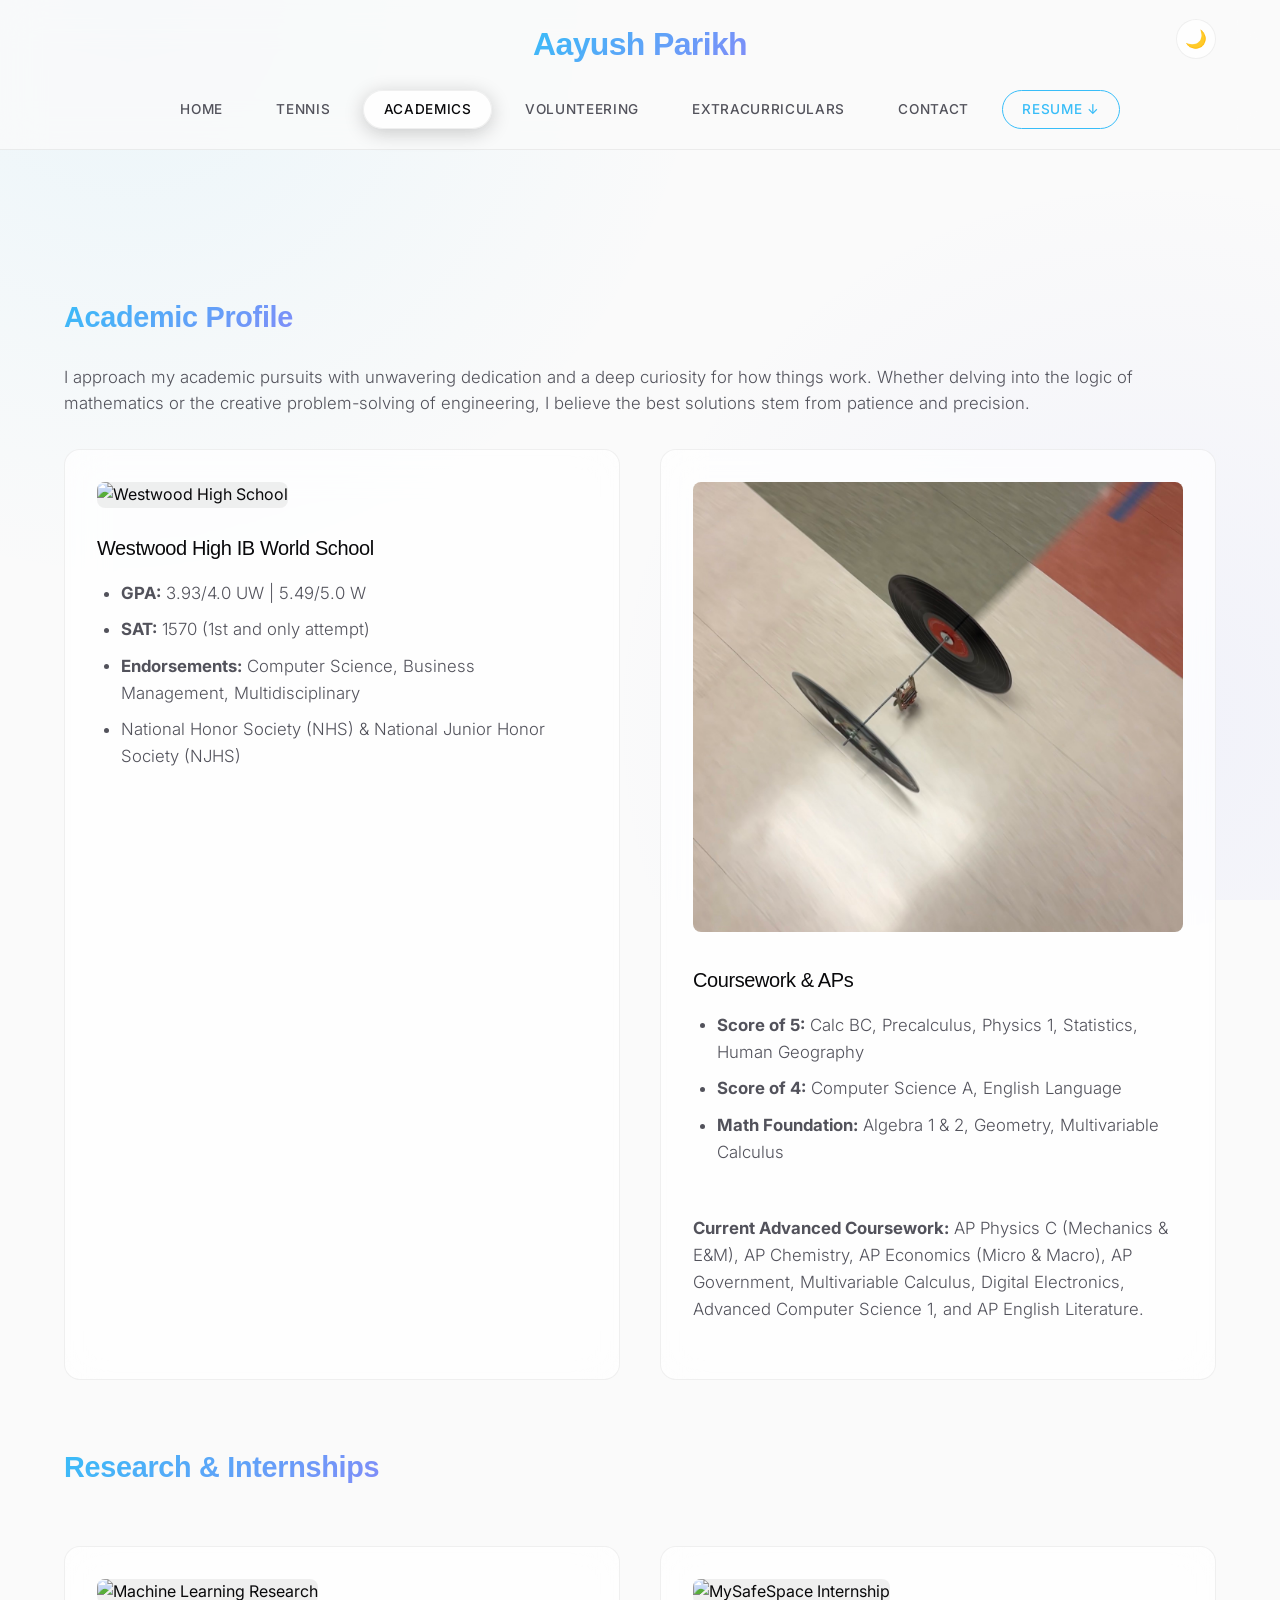
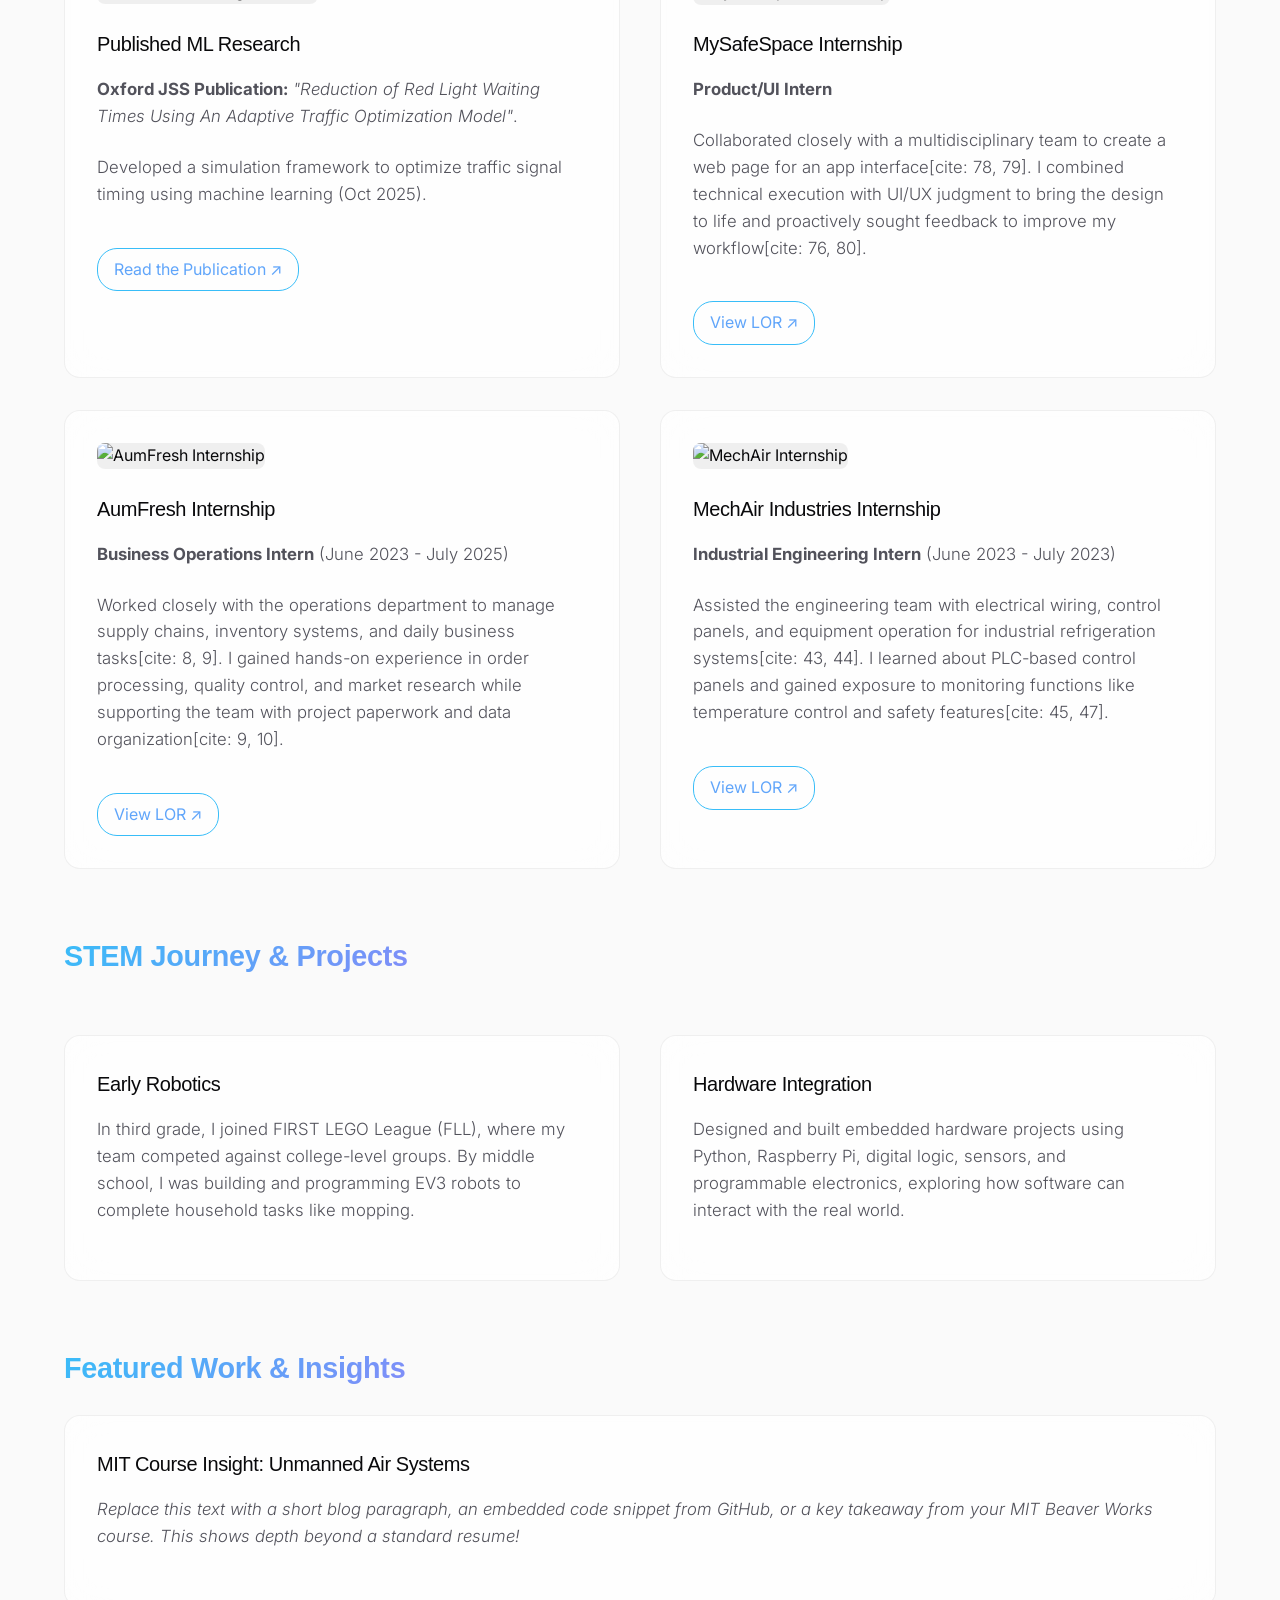
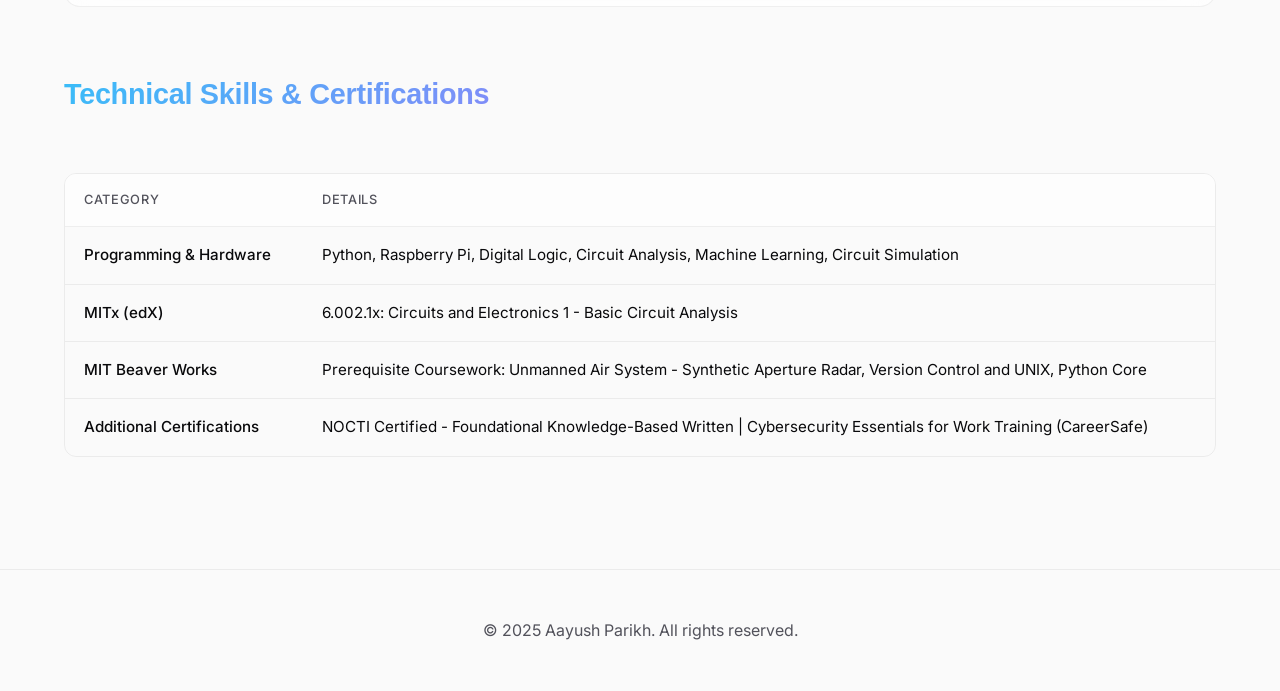
==== academics.html @ 1fd4ca19 "Update internship details and add new entries" ====
<!DOCTYPE html>
<html lang="en">
<head>
  <meta charset="UTF-8">
  <meta name="viewport" content="width=device-width, initial-scale=1.0">
  <meta name="description" content="Academic profile of Aayush Parikh.">
  <title>Academics | Aayush Parikh</title>
  <link href="https://fonts.googleapis.com/css2?family=Clash+Display:wght@500;600;700&family=Inter:wght@300;400;500;600&display=swap" rel="stylesheet">
  <link rel="stylesheet" href="style.css">
  <link rel="icon" type="image/svg+xml" href="favicon.svg">
</head>
<body>
  <div id="scrollProgress"></div>
  <header>
    <button id="themeToggle" title="Toggle Light/Dark Mode" aria-label="Toggle Light and Dark Mode">☀️</button>
    <h1>Aayush Parikh</h1>
    <nav class="top-buttons">
      <a href="index.html" class="button">Home</a>
      <a href="tennis.html" class="button">Tennis</a>
      <a href="academics.html" class="button active">Academics</a>
      <a href="volunteering.html" class="button">Volunteering</a>
      <a href="extracurriculars.html" class="button">Extracurriculars</a>
      <a href="contact.html" class="button">Contact</a>
      <a href="Aayush_Parikh_Resume.pdf" target="_blank" class="button" style="border-color: var(--neon-cyan); color: var(--neon-cyan);">Resume ↓</a>
    </nav>
  </header>
  
  <main>
    <h2 class="reveal">Academic Profile</h2>
    <p class="reveal">I approach my academic pursuits with unwavering dedication and a deep curiosity for how things work. Whether delving into the logic of mathematics or the creative problem-solving of engineering, I believe the best solutions stem from patience and precision.</p>
    
    <div class="card-grid reveal">
      <div class="card">
        <img src="school-photo.jpg" alt="Westwood High School" class="card-img">
        <h3>Westwood High IB World School</h3>
        <ul>
          <li><strong>GPA:</strong> 3.93/4.0 UW | 5.49/5.0 W</li>
          <li><strong>SAT:</strong> 1570 (1st and only attempt)</li>
          <li><strong>Endorsements:</strong> Computer Science, Business Management, Multidisciplinary</li>
          <li>National Honor Society (NHS) & National Junior Honor Society (NJHS)</li>
        </ul>
      </div>
      <div class="card">
        <img src="mousetrap-car.jpg" alt="Coursework and Studying" class="card-img">
        <h3>Coursework & APs</h3>
        <ul>
          <li><strong>Score of 5:</strong> Calc BC, Precalculus, Physics 1, Statistics, Human Geography</li>
          <li><strong>Score of 4:</strong> Computer Science A, English Language</li>
          <li><strong>Math Foundation:</strong> Algebra 1 & 2, Geometry, Multivariable Calculus</li>
        </ul>
        <br>
        <p><strong>Current Advanced Coursework:</strong> AP Physics C (Mechanics & E&M), AP Chemistry, AP Economics (Micro & Macro), AP Government, Multivariable Calculus, Digital Electronics, Advanced Computer Science 1, and AP English Literature.</p>
      </div>
    </div>

    <h2 class="reveal">Research & Internships</h2>
    <div class="card-grid reveal">
      <div class="card">
        <img src="research-photo.jpg" alt="Machine Learning Research" class="card-img">
        <h3>Published ML Research</h3>
        <p><strong>Oxford JSS Publication:</strong> <em>"Reduction of Red Light Waiting Times Using An Adaptive Traffic Optimization Model"</em>.</p>
        <p>Developed a simulation framework to optimize traffic signal timing using machine learning (Oct 2025).</p>
        <a href="#" target="_blank" class="button" style="display: inline-block; padding: 0.5rem 1rem; border: 1px solid var(--neon-cyan); border-radius: 20px; margin-top: 1rem;">Read the Publication ↗</a>
      </div>
      
      <div class="card">
        <img src="mysafespace-internship.jpg" alt="MySafeSpace Internship" class="card-img">
        <h3>MySafeSpace Internship</h3>
        <p><strong>Product/UI Intern</strong></p>
        <p>Collaborated closely with a multidisciplinary team to create a web page for an app interface[cite: 78, 79]. I combined technical execution with UI/UX judgment to bring the design to life and proactively sought feedback to improve my workflow[cite: 76, 80].</p>
        <a href="Aayush LOR - My Safe Spaces.pdf" target="_blank" class="button" style="display: inline-block; padding: 0.5rem 1rem; border: 1px solid var(--neon-cyan); border-radius: 20px; margin-top: 1rem;">View LOR ↗</a>
      </div>
    </div>

    <div class="card-grid reveal">
      <div class="card">
        <img src="aumfresh-internship.jpg" alt="AumFresh Internship" class="card-img">
        <h3>AumFresh Internship</h3>
        <p><strong>Business Operations Intern</strong> (June 2023 - July 2025)</p>
        <p>Worked closely with the operations department to manage supply chains, inventory systems, and daily business tasks[cite: 8, 9]. I gained hands-on experience in order processing, quality control, and market research while supporting the team with project paperwork and data organization[cite: 9, 10].</p>
        <a href="AumFresh Reco.pdf" target="_blank" class="button" style="display: inline-block; padding: 0.5rem 1rem; border: 1px solid var(--neon-cyan); border-radius: 20px; margin-top: 1rem;">View LOR ↗</a>
      </div>

      <div class="card">
        <img src="mechair-internship.jpg" alt="MechAir Internship" class="card-img">
        <h3>MechAir Industries Internship</h3>
        <p><strong>Industrial Engineering Intern</strong> (June 2023 - July 2023)</p>
        <p>Assisted the engineering team with electrical wiring, control panels, and equipment operation for industrial refrigeration systems[cite: 43, 44]. I learned about PLC-based control panels and gained exposure to monitoring functions like temperature control and safety features[cite: 45, 47].</p>
        <a href="MechAir Reco.pdf" target="_blank" class="button" style="display: inline-block; padding: 0.5rem 1rem; border: 1px solid var(--neon-cyan); border-radius: 20px; margin-top: 1rem;">View LOR ↗</a>
      </div>
    </div>

    <h2 class="reveal">STEM Journey & Projects</h2>
    <div class="card-grid reveal">
      <div class="card">
        <h3>Early Robotics</h3>
        <p>In third grade, I joined FIRST LEGO League (FLL), where my team competed against college-level groups. By middle school, I was building and programming EV3 robots to complete household tasks like mopping.</p>
      </div>
      <div class="card">
        <h3>Hardware Integration</h3>
        <p>Designed and built embedded hardware projects using Python, Raspberry Pi, digital logic, sensors, and programmable electronics, exploring how software can interact with the real world.</p>
      </div>
    </div>
    
    <h2 class="reveal">Featured Work & Insights</h2>
    <div class="card reveal">
      <h3>MIT Course Insight: Unmanned Air Systems</h3>
      <p><em>Replace this text with a short blog paragraph, an embedded code snippet from GitHub, or a key takeaway from your MIT Beaver Works course. This shows depth beyond a standard resume!</em></p>
    </div>

    <h2 class="reveal">Technical Skills & Certifications</h2>
    <table class="reveal">
      <thead>
        <tr>
          <th>Category</th>
          <th>Details</th>
        </tr>
      </thead>
      <tbody>
        <tr><td><strong>Programming & Hardware</strong></td><td>Python, Raspberry Pi, Digital Logic, Circuit Analysis, Machine Learning, Circuit Simulation</td></tr>
        <tr><td><strong>MITx (edX)</strong></td><td>6.002.1x: Circuits and Electronics 1 - Basic Circuit Analysis</td></tr>
        <tr><td><strong>MIT Beaver Works</strong></td><td>Prerequisite Coursework: Unmanned Air System - Synthetic Aperture Radar, Version Control and UNIX, Python Core</td></tr>
        <tr><td><strong>Additional Certifications</strong></td><td>NOCTI Certified - Foundational Knowledge-Based Written | Cybersecurity Essentials for Work Training (CareerSafe)</td></tr>
      </tbody>
    </table>
  </main>

  <footer style="text-align: center; padding: 3rem; color: var(--text-muted); margin-top: auto; border-top: 1px solid var(--glass-border);">© 2025 Aayush Parikh. All rights reserved.</footer>
  <button id="backToTop" title="Back to top" aria-label="Scroll back to top">↑</button>

  <script>
    const themeToggle = document.getElementById('themeToggle');
    const html = document.documentElement;
    const savedTheme = localStorage.getItem('theme') || 'light';
    html.setAttribute('data-theme', savedTheme);
    themeToggle.textContent = savedTheme === 'dark' ? '☀️' : '🌙';
    
    themeToggle.addEventListener('click', () => {
      const newTheme = html.getAttribute('data-theme') === 'light' ? 'dark' : 'light';
      html.setAttribute('data-theme', newTheme);
      localStorage.setItem('theme', newTheme);
      themeToggle.textContent = newTheme === 'dark' ? '☀️' : '🌙';
    });
    const backToTopButton = document.getElementById('backToTop');
    window.addEventListener('scroll', () => backToTopButton.classList.toggle('show', window.scrollY > 300));
    backToTopButton.addEventListener('click', () => window.scrollTo({ top: 0, behavior: 'smooth' }));
    
    window.addEventListener('scroll', () => {
      const winScroll = document.body.scrollTop || document.documentElement.scrollTop;
      const height = document.documentElement.scrollHeight - document.documentElement.clientHeight;
      const scrolled = (winScroll / height) * 100;
      document.getElementById('scrollProgress').style.width = scrolled + '%';
    });

    const revealElements = document.querySelectorAll('.reveal');
    const revealOptions = { threshold: 0.15, rootMargin: "0px 0px -50px 0px" };
    const revealOnScroll = new IntersectionObserver(function(entries, observer) {
      entries.forEach(entry => {
        if (!entry.isIntersecting) return;
        entry.target.classList.add('active');
        observer.unobserve(entry.target); 
      });
    }, revealOptions);
    revealElements.forEach(el => revealOnScroll.observe(el));

    // Refined Dynamic Lightbox Logic
    const lightbox = document.createElement('div');
    lightbox.id = 'lightbox-modal';
    lightbox.innerHTML = `<button id="lightbox-close" aria-label="Close modal">×</button><div id="lightbox-body"></div>`;
    document.body.appendChild(lightbox);
    
    const lightboxBody = document.getElementById('lightbox-body');

    const expandables = document.querySelectorAll('.card-img, .image-frame img, table');
    expandables.forEach(el => {
      el.classList.add('expandable');
      el.addEventListener('click', () => {
        lightboxBody.innerHTML = '';
        const clone = el.cloneNode(true);
        clone.classList.remove('expandable', 'reveal', 'active');
        clone.classList.add('lightbox-content');
        lightboxBody.appendChild(clone);
        lightbox.classList.add('active');
        document.body.style.overflow = 'hidden'; 
      });
    });

    const closeLightbox = () => {
      lightbox.classList.remove('active');
      setTimeout(() => { lightboxBody.innerHTML = ''; }, 400); 
      document.body.style.overflow = '';
    };

    lightbox.addEventListener('click', () => {
      if (window.getSelection().toString().length > 0) return;
      closeLightbox();
    });

    document.addEventListener('keydown', (e) => {
      if (e.key === 'Escape' && lightbox.classList.contains('active')) closeLightbox();
    });
  </script>
</body>
</html>
---- style.css ----
/* ==========================
   Ultra-Premium Design Tokens
========================== */
:root {
  --bg-base: #09090b; 
  --bg-surface: #18181b; 
  --neon-cyan: #38bdf8;
  --neon-blue: #60a5fa;
  --neon-purple: #818cf8;
  --accent-gradient: linear-gradient(135deg, var(--neon-cyan), var(--neon-purple));
  --glass-bg: rgba(255, 255, 255, 0.02);
  --glass-border: rgba(255, 255, 255, 0.05);
  --glass-hover: rgba(255, 255, 255, 0.06);
  --glass-blur: blur(20px);
  --header-glass: rgba(9, 9, 11, 0.65);
  --text-main: #f8fafc; 
  --text-muted: #a1a1aa; 
  --mesh-opacity: 0.03;
}

[data-theme="light"] {
  --bg-base: #fafafa;
  --bg-surface: #ffffff;
  --glass-bg: rgba(255, 255, 255, 0.7);
  --glass-border: rgba(0, 0, 0, 0.06);
  --glass-hover: rgba(255, 255, 255, 0.9);
  --header-glass: rgba(250, 250, 250, 0.8);
  --text-main: #09090b;
  --text-muted: #52525b;
  --mesh-opacity: 0.08;
}

* { margin: 0; padding: 0; box-sizing: border-box; }
html { scroll-behavior: smooth; }

::selection {
  background: rgba(56, 189, 248, 0.3); 
  color: var(--text-main);
  text-shadow: none;
}
::-moz-selection {
  background: rgba(56, 189, 248, 0.3);
  color: var(--text-main);
  text-shadow: none;
}

body {
  font-family: 'Inter', -apple-system, sans-serif;
  background-color: var(--bg-base);
  background-image: 
    radial-gradient(circle at 10% 0%, rgba(56, 189, 248, var(--mesh-opacity)), transparent 40%),
    radial-gradient(circle at 90% 80%, rgba(129, 140, 248, var(--mesh-opacity)), transparent 40%);
  background-attachment: fixed;
  color: var(--text-main);
  line-height: 1.6;
  display: flex;
  flex-direction: column;
  min-height: 100vh;
  overflow-x: hidden;
  transition: background-color 0.6s cubic-bezier(0.16, 1, 0.3, 1), color 0.6s ease;
}

h1, h2, h3, .logo { 
  font-family: 'Clash Display', sans-serif; 
  letter-spacing: -0.02em;
}

h1, h2 {
  background: var(--accent-gradient);
  -webkit-background-clip: text;
  background-clip: text; 
  -webkit-text-fill-color: transparent;
  display: inline-block;
  margin-bottom: 1.5rem;
}

a { 
  color: var(--neon-blue); 
  text-decoration: none; 
  transition: all 0.3s ease; 
}
a:hover { 
  color: var(--neon-purple); 
}

/* Navigation */
header {
  position: sticky;
  top: 0;
  z-index: 100;
  background: var(--header-glass);
  backdrop-filter: var(--glass-blur);
  -webkit-backdrop-filter: var(--glass-blur);
  border-bottom: 1px solid var(--glass-border);
  padding: 1.2rem 5vw; 
  display: flex;
  flex-direction: column;
  align-items: center;
  transition: background 0.5s ease;
}

header h1 {
  font-size: 2rem;
  margin-bottom: 1.2rem;
  font-weight: 600;
}

.top-buttons {
  display: flex;
  justify-content: center;
  gap: 0.8rem;
  flex-wrap: wrap;
  align-items: center;
}

.top-buttons .button {
  padding: 0.5rem 1.2rem;
  border-radius: 20px;
  font-weight: 500;
  color: var(--text-muted);
  border: 1px solid transparent;
  background: transparent;
  transition: all 0.3s cubic-bezier(0.16, 1, 0.3, 1);
  font-size: 0.85rem;
  letter-spacing: 0.05em;
  text-transform: uppercase;
}

.top-buttons .button:hover {
  background: var(--glass-bg);
  border-color: var(--glass-border);
  color: var(--text-main);
}

.top-buttons .button.active {
  background: var(--glass-bg);
  color: var(--text-main);
  border-color: var(--glass-border);
  box-shadow: 0 4px 20px rgba(0, 0, 0, 0.2);
}

#themeToggle {
  background: var(--glass-bg);
  border: 1px solid var(--glass-border);
  color: var(--text-main);
  border-radius: 50%;
  width: 40px;
  height: 40px;
  cursor: pointer;
  display: flex;
  align-items: center;
  justify-content: center;
  font-size: 1.1rem;
  transition: all 0.3s cubic-bezier(0.16, 1, 0.3, 1);
  position: absolute;
  top: 1.2rem;
  right: 5vw;
}

#themeToggle:hover {
  transform: scale(1.05) rotate(5deg);
  background: var(--glass-hover);
}

/* Animations */
.reveal {
  opacity: 0;
  transform: translateY(30px);
  transition: all 0.8s cubic-bezier(0.16, 1, 0.3, 1);
}

.reveal.active {
  opacity: 1;
  transform: translateY(0);
}

/* Main Content */
main {
  flex: 1;
  width: 100%;
  max-width: 1300px;
  margin: 0 auto;
  padding: 5rem 5vw; 
}

h2 { font-size: 1.8rem; margin-top: 4rem; letter-spacing: -0.01em; }
p, ul { color: var(--text-muted); font-size: 1.05rem; margin-bottom: 1.5rem; font-weight: 300; }
ul { padding-left: 1.5rem; margin-bottom: 1.5rem; }
li { margin-bottom: 0.6rem; }

/* Images & Media */
.card-img {
  width: 100%;
  height: auto; 
  max-height: 450px; 
  object-fit: cover; 
  border-radius: 8px;
  margin-bottom: 1.5rem;
  background-color: var(--glass-border);
}

/* Hero Section */
.hero-wrapper {
  display: flex;
  align-items: center;
  justify-content: space-between;
  gap: 5rem;
  margin-bottom: 5rem;
}

.hero-text { flex: 1.2; }
.hero-visual { flex: 0.8; display: flex; justify-content: center; }

.image-frame {
  width: 100%;
  max-width: 320px;
  aspect-ratio: 1 / 1;
  border-radius: 30px; 
  padding: 2px; 
  background: var(--accent-gradient);
  box-shadow: 0 20px 40px rgba(0, 0, 0, 0.4);
  animation: float 8s ease-in-out infinite;
}

.image-frame img {
  width: 100%;
  height: 100%;
  object-fit: cover;
  border-radius: 28px; 
  background-color: var(--bg-surface);
}

@keyframes float {
  0% { transform: translateY(0px); }
  50% { transform: translateY(-12px); }
  100% { transform: translateY(0px); }
}

.button[style*="background: var(--accent-gradient)"] {
  background: var(--text-main) !important;
  color: var(--bg-base) !important;
  box-shadow: none !important;
  transition: transform 0.3s ease, opacity 0.3s ease !important;
}
.button[style*="background: var(--accent-gradient)"]:hover {
  transform: translateY(-2px) !important;
  opacity: 0.9 !important;
}

/* Cards */
.card-grid {
  display: grid;
  grid-template-columns: repeat(auto-fit, minmax(450px, 1fr));
  gap: 2.5rem;
  margin-top: 2rem;
}

.card {
  background: var(--glass-bg);
  backdrop-filter: var(--glass-blur);
  -webkit-backdrop-filter: var(--glass-blur);
  padding: 2rem;
  border-radius: 16px;
  border: 1px solid var(--glass-border);
  transition: all 0.4s cubic-bezier(0.16, 1, 0.3, 1);
  position: relative;
  overflow: hidden;
}

.card:hover {
  transform: translateY(-5px);
  background: var(--glass-hover);
  border-color: rgba(255, 255, 255, 0.1);
  box-shadow: 0 20px 40px rgba(0, 0, 0, 0.2);
}

.card h3 { 
  font-size: 1.25rem; 
  margin-bottom: 1rem; 
  color: var(--text-main); 
  font-weight: 500;
}

/* Tables */
table {
  width: 100%;
  border-collapse: separate;
  border-spacing: 0;
  margin: 2rem 0;
  border-radius: 12px;
  overflow: hidden;
  border: 1px solid var(--glass-border);
}

thead { background: var(--glass-bg); }
th, td { padding: 1rem 1.2rem; text-align: left; font-size: 0.95rem;}
th { font-weight: 500; color: var(--text-muted); text-transform: uppercase; font-size: 0.8rem; letter-spacing: 0.05em; border-bottom: 1px solid var(--glass-border); }
td { border-bottom: 1px solid var(--glass-border); background: transparent; }
tr:last-child td { border-bottom: none; }
td strong { color: var(--text-main); font-weight: 500; }

/* Back to Top */
#backToTop {
  position: fixed;
  bottom: 30px;
  right: 30px;
  background: var(--header-glass);
  color: var(--text-main);
  border: 1px solid var(--glass-border);
  width: 45px;
  height: 45px;
  border-radius: 50%;
  cursor: pointer;
  font-size: 1.2rem;
  display: flex;
  align-items: center;
  justify-content: center;
  backdrop-filter: var(--glass-blur);
  opacity: 0;
  pointer-events: none;
  transition: all 0.4s cubic-bezier(0.16, 1, 0.3, 1);
  z-index: 1000;
}

#backToTop:hover {
  transform: translateY(-4px);
  background: var(--glass-hover);
  border-color: var(--text-muted);
}

#backToTop.show {
  opacity: 1;
  pointer-events: auto;
}

@media (max-width: 900px) {
  .hero-wrapper { flex-direction: column-reverse; text-align: center; gap: 3rem; margin-bottom: 3rem;}
  .image-frame { max-width: 220px; }
  #themeToggle { top: 1rem; right: 1rem; width: 35px; height: 35px; font-size: 1rem; }
  header h1 { font-size: 1.5rem; }
  main { padding: 3rem 5vw; }
}

#scrollProgress {
  position: fixed;
  top: 0;
  left: 0;
  height: 4px;
  background: var(--accent-gradient);
  width: 0%;
  z-index: 9999;
  box-shadow: 0 0 15px rgba(56, 189, 248, 0.6);
  transition: width 0.1s ease-out; 
}

/* ==========================
   Lightbox / Modal UI
========================== */
.expandable {
  cursor: zoom-in;
  transition: transform 0.3s ease, box-shadow 0.3s ease;
}
.expandable:hover {
  transform: scale(1.02);
  box-shadow: 0 10px 30px rgba(0, 0, 0, 0.2);
}
table.expandable:hover {
  transform: translateY(-4px);
}

#lightbox-modal {
  position: fixed;
  top: 0;
  left: 0;
  width: 100vw;
  height: 100vh;
  background: var(--header-glass);
  backdrop-filter: var(--glass-blur);
  -webkit-backdrop-filter: var(--glass-blur);
  z-index: 99999;
  display: flex;
  align-items: center;
  justify-content: center;
  opacity: 0;
  pointer-events: none;
  transition: opacity 0.4s cubic-bezier(0.16, 1, 0.3, 1);
  padding: 2rem;
  cursor: zoom-out; /* Changes cursor to indicate clicking anywhere closes it */
}
#lightbox-modal.active {
  opacity: 1;
  pointer-events: auto;
}
#lightbox-modal .lightbox-content {
  cursor: auto; 
  max-width: 90vw;
  max-height: 90vh;
  transform: scale(0.95);
  transition: transform 0.4s cubic-bezier(0.16, 1, 0.3, 1);
  border-radius: 12px;
  box-shadow: 0 25px 50px rgba(0, 0, 0, 0.5);
  background: var(--bg-surface); 
  overflow: auto;
}
#lightbox-modal table.lightbox-content {
  width: auto; /* Fixes the bug where tables stretch too far in the modal */
  min-width: 50vw;
  margin: 0 auto;
}
#lightbox-modal.active .lightbox-content {
  transform: scale(1);
}
#lightbox-modal img.lightbox-content {
  background: transparent;
  object-fit: contain;
  cursor: zoom-out; /* Clicking the image itself will close it */
}
#lightbox-close {
  position: absolute;
  top: 30px;
  right: 30px;
  background: var(--glass-bg);
  border: 1px solid var(--glass-border);
  color: var(--text-main);
  width: 45px;
  height: 45px;
  border-radius: 50%;
  font-size: 1.5rem;
  cursor: pointer;
  display: flex;
  align-items: center;
  justify-content: center;
  transition: all 0.3s ease;
  z-index: 100000;
}
#lightbox-close:hover {
  background: var(--glass-hover);
  transform: rotate(90deg);
}
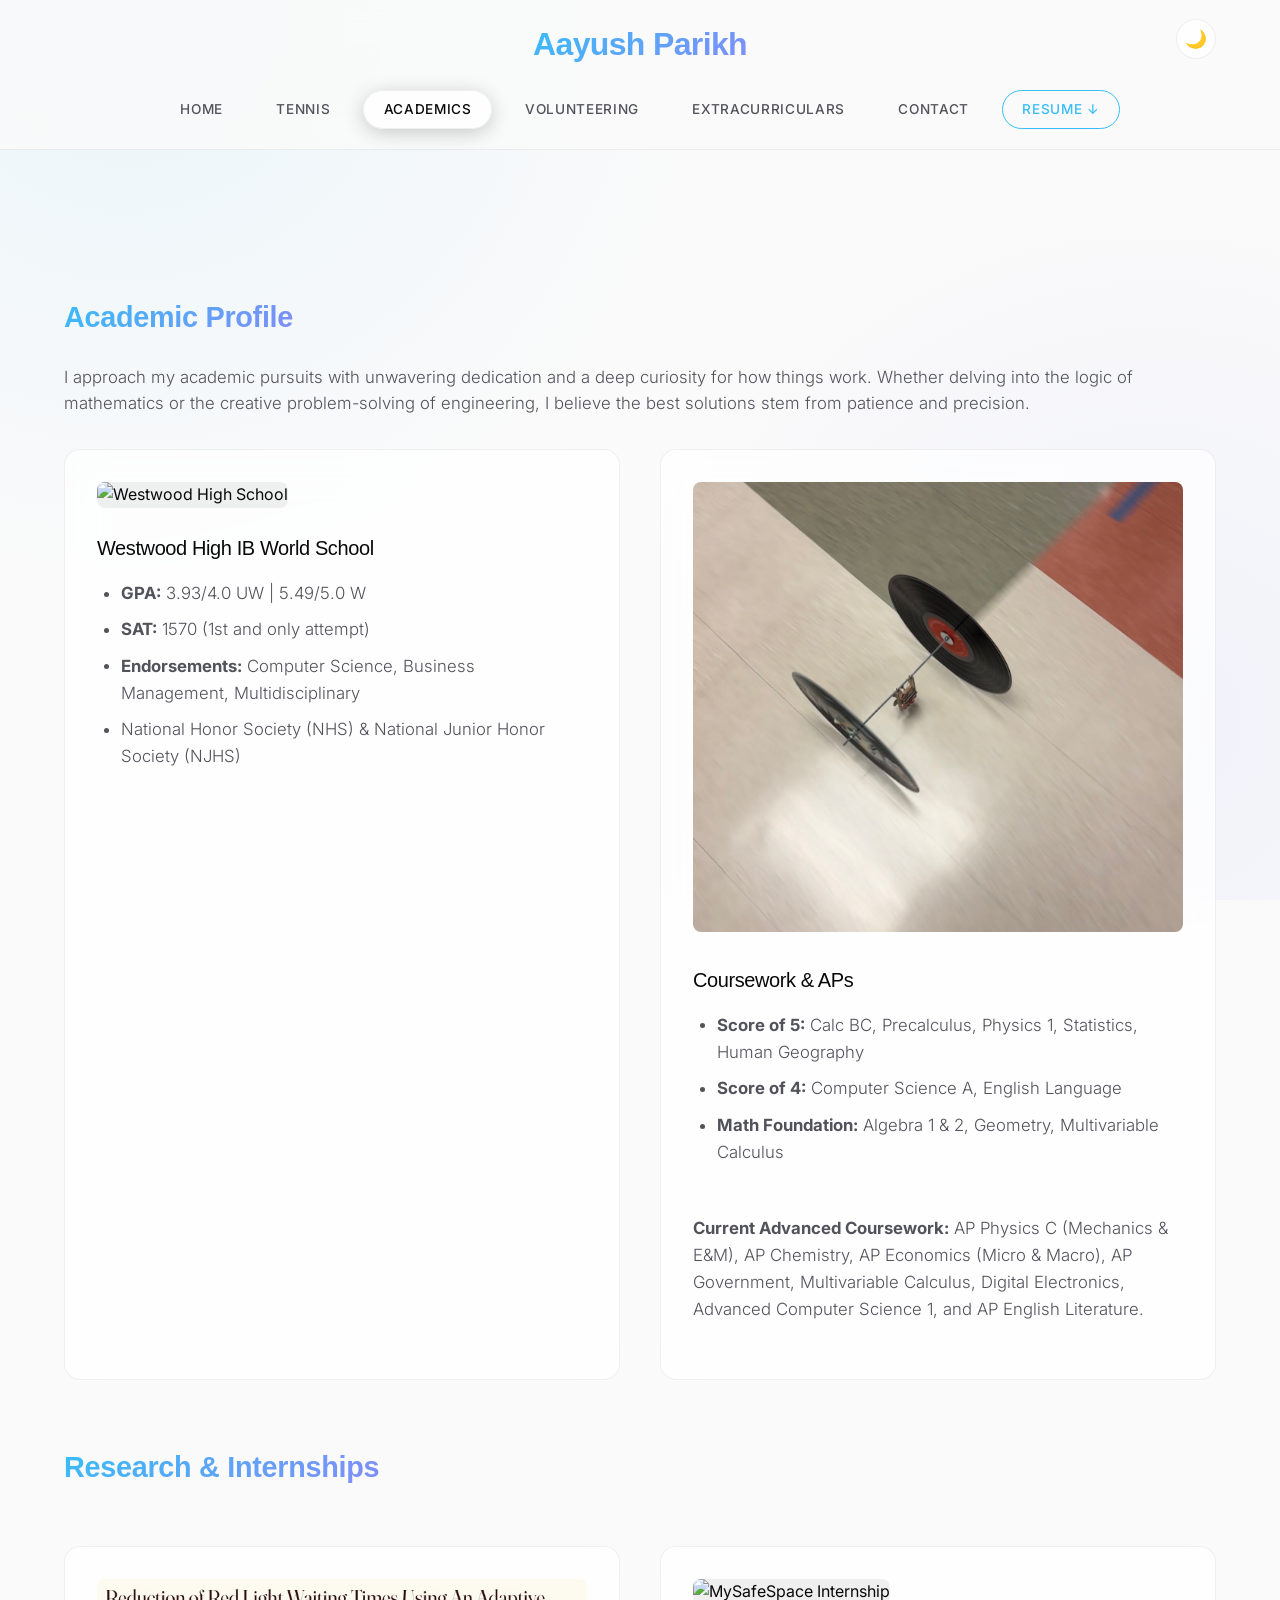
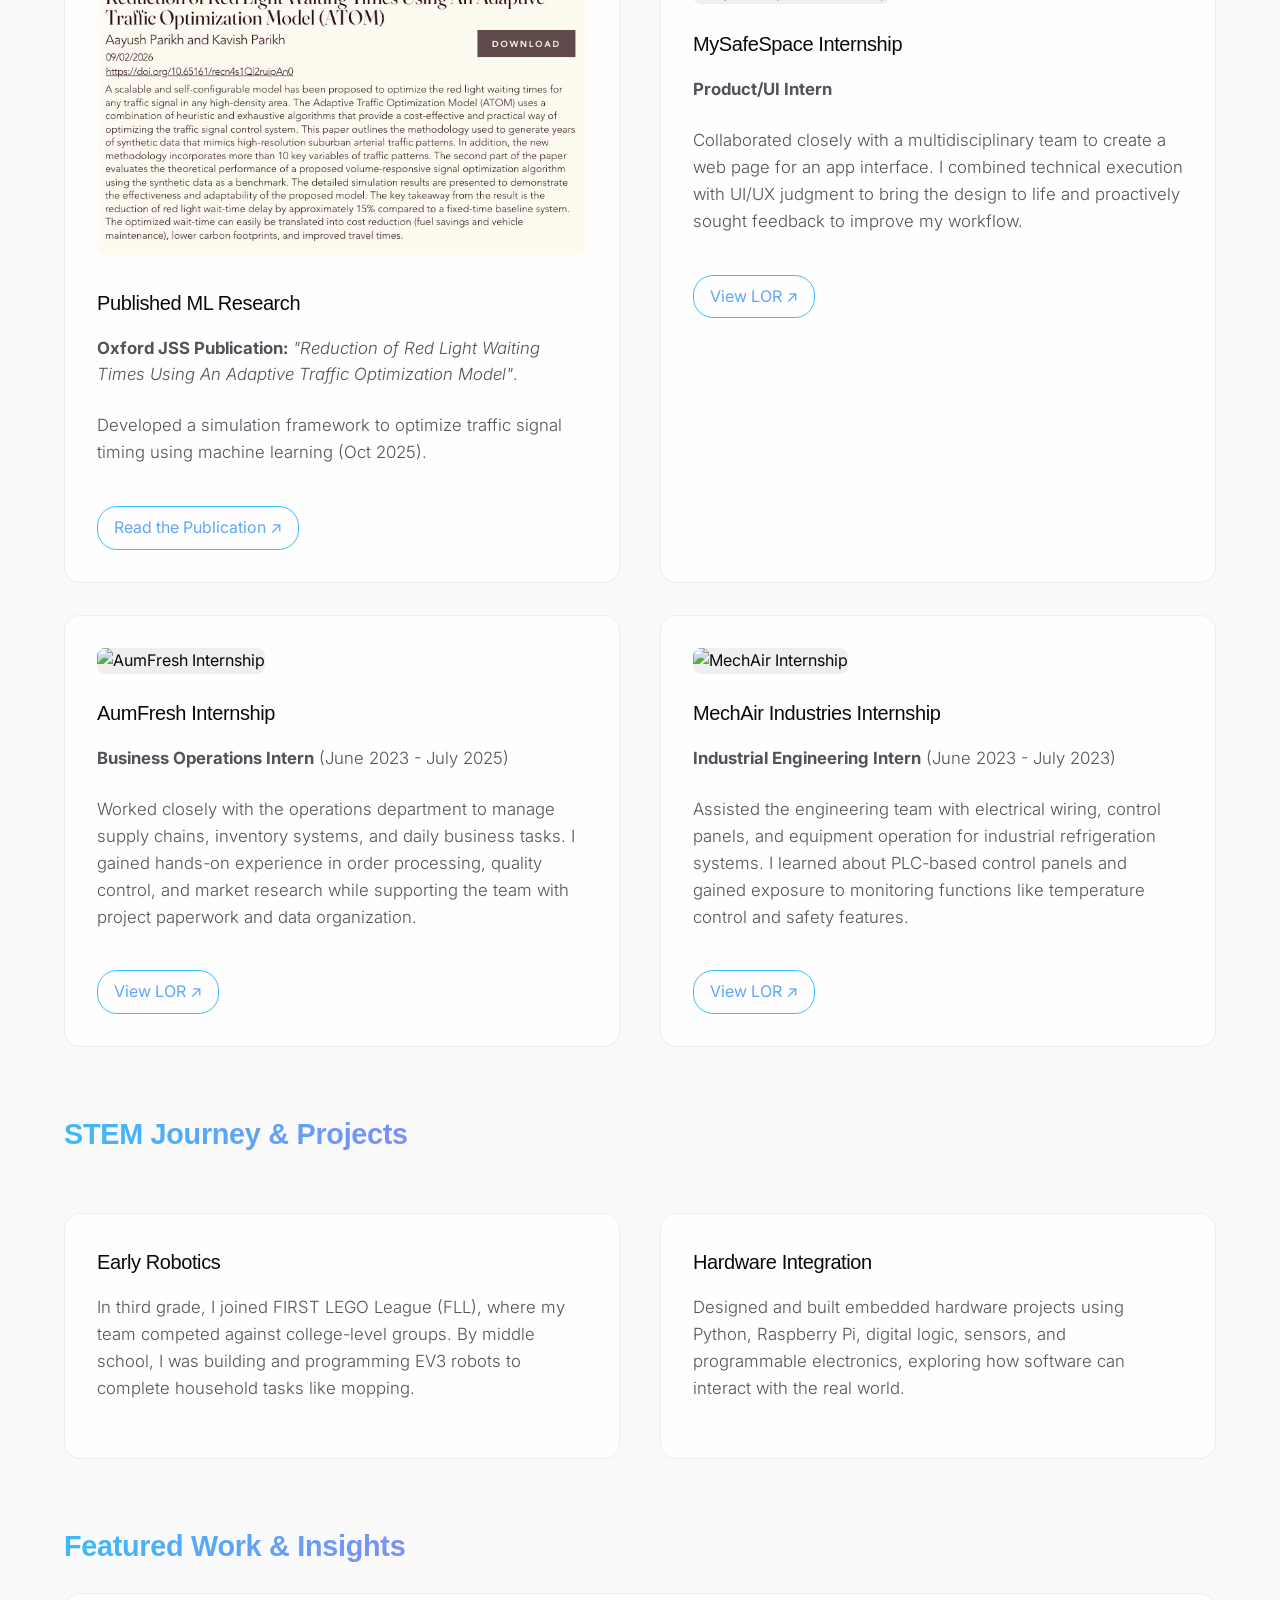
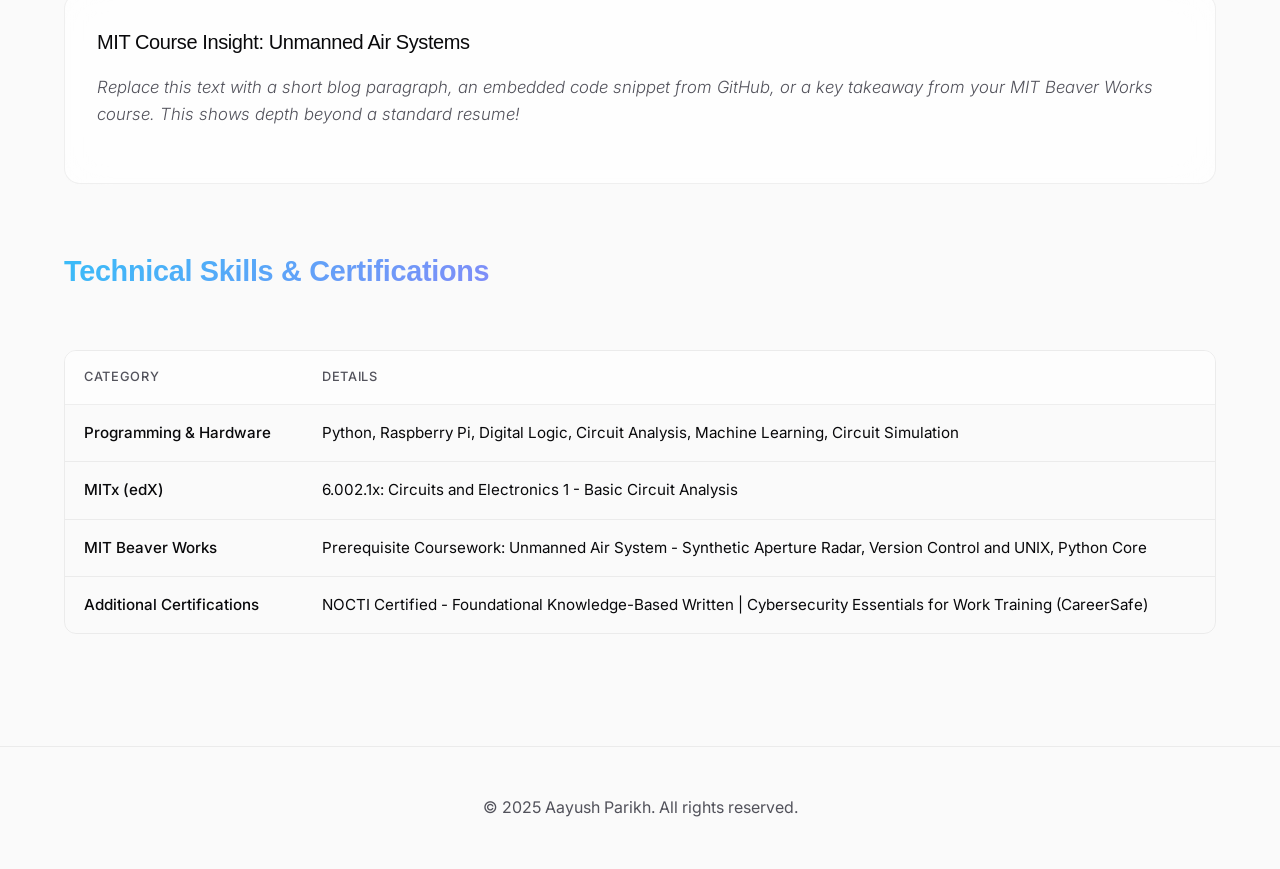
==== commit 8f1e08e3: "update images" ====
--- a/academics.html
+++ b/academics.html
@@ -31,7 +31,7 @@
     
     <div class="card-grid reveal">
       <div class="card">
-        <img src="school-photo.jpg" alt="Westwood High School" class="card-img">
+        <img src="images/school-photo.jpg" alt="Westwood High School" class="card-img">
         <h3>Westwood High IB World School</h3>
         <ul>
           <li><strong>GPA:</strong> 3.93/4.0 UW | 5.49/5.0 W</li>
@@ -41,7 +41,7 @@
         </ul>
       </div>
       <div class="card">
-        <img src="mousetrap-car.jpg" alt="Coursework and Studying" class="card-img">
+        <img src="images/mousetrap-car.jpg" alt="Coursework and Studying" class="card-img">
         <h3>Coursework & APs</h3>
         <ul>
           <li><strong>Score of 5:</strong> Calc BC, Precalculus, Physics 1, Statistics, Human Geography</li>
@@ -56,7 +56,7 @@
     <h2 class="reveal">Research & Internships</h2>
     <div class="card-grid reveal">
       <div class="card">
-        <img src="research-photo.jpg" alt="Machine Learning Research" class="card-img">
+        <img src="images/ml-paper-ss.jpg" alt="Machine Learning Research" class="card-img">
         <h3>Published ML Research</h3>
         <p><strong>Oxford JSS Publication:</strong> <em>"Reduction of Red Light Waiting Times Using An Adaptive Traffic Optimization Model"</em>.</p>
         <p>Developed a simulation framework to optimize traffic signal timing using machine learning (Oct 2025).</p>
@@ -64,28 +64,28 @@
       </div>
       
       <div class="card">
-        <img src="mysafespace-internship.jpg" alt="MySafeSpace Internship" class="card-img">
+        <img src="images/mysafespace-internship.jpg" alt="MySafeSpace Internship" class="card-img">
         <h3>MySafeSpace Internship</h3>
         <p><strong>Product/UI Intern</strong></p>
-        <p>Collaborated closely with a multidisciplinary team to create a web page for an app interface[cite: 78, 79]. I combined technical execution with UI/UX judgment to bring the design to life and proactively sought feedback to improve my workflow[cite: 76, 80].</p>
+        <p>Collaborated closely with a multidisciplinary team to create a web page for an app interface. I combined technical execution with UI/UX judgment to bring the design to life and proactively sought feedback to improve my workflow.</p>
         <a href="Aayush LOR - My Safe Spaces.pdf" target="_blank" class="button" style="display: inline-block; padding: 0.5rem 1rem; border: 1px solid var(--neon-cyan); border-radius: 20px; margin-top: 1rem;">View LOR ↗</a>
       </div>
     </div>
 
     <div class="card-grid reveal">
       <div class="card">
-        <img src="aumfresh-internship.jpg" alt="AumFresh Internship" class="card-img">
+        <img src="images/aumfresh-internship.jpg" alt="AumFresh Internship" class="card-img">
         <h3>AumFresh Internship</h3>
         <p><strong>Business Operations Intern</strong> (June 2023 - July 2025)</p>
-        <p>Worked closely with the operations department to manage supply chains, inventory systems, and daily business tasks[cite: 8, 9]. I gained hands-on experience in order processing, quality control, and market research while supporting the team with project paperwork and data organization[cite: 9, 10].</p>
+        <p>Worked closely with the operations department to manage supply chains, inventory systems, and daily business tasks. I gained hands-on experience in order processing, quality control, and market research while supporting the team with project paperwork and data organization.</p>
         <a href="AumFresh Reco.pdf" target="_blank" class="button" style="display: inline-block; padding: 0.5rem 1rem; border: 1px solid var(--neon-cyan); border-radius: 20px; margin-top: 1rem;">View LOR ↗</a>
       </div>
 
       <div class="card">
-        <img src="mechair-internship.jpg" alt="MechAir Internship" class="card-img">
+        <img src="images/mechair-internship.jpg" alt="MechAir Internship" class="card-img">
         <h3>MechAir Industries Internship</h3>
         <p><strong>Industrial Engineering Intern</strong> (June 2023 - July 2023)</p>
-        <p>Assisted the engineering team with electrical wiring, control panels, and equipment operation for industrial refrigeration systems[cite: 43, 44]. I learned about PLC-based control panels and gained exposure to monitoring functions like temperature control and safety features[cite: 45, 47].</p>
+        <p>Assisted the engineering team with electrical wiring, control panels, and equipment operation for industrial refrigeration systems. I learned about PLC-based control panels and gained exposure to monitoring functions like temperature control and safety features.</p>
         <a href="MechAir Reco.pdf" target="_blank" class="button" style="display: inline-block; padding: 0.5rem 1rem; border: 1px solid var(--neon-cyan); border-radius: 20px; margin-top: 1rem;">View LOR ↗</a>
       </div>
     </div>
@@ -201,4 +201,4 @@
     });
   </script>
 </body>
-</html>
+</html>
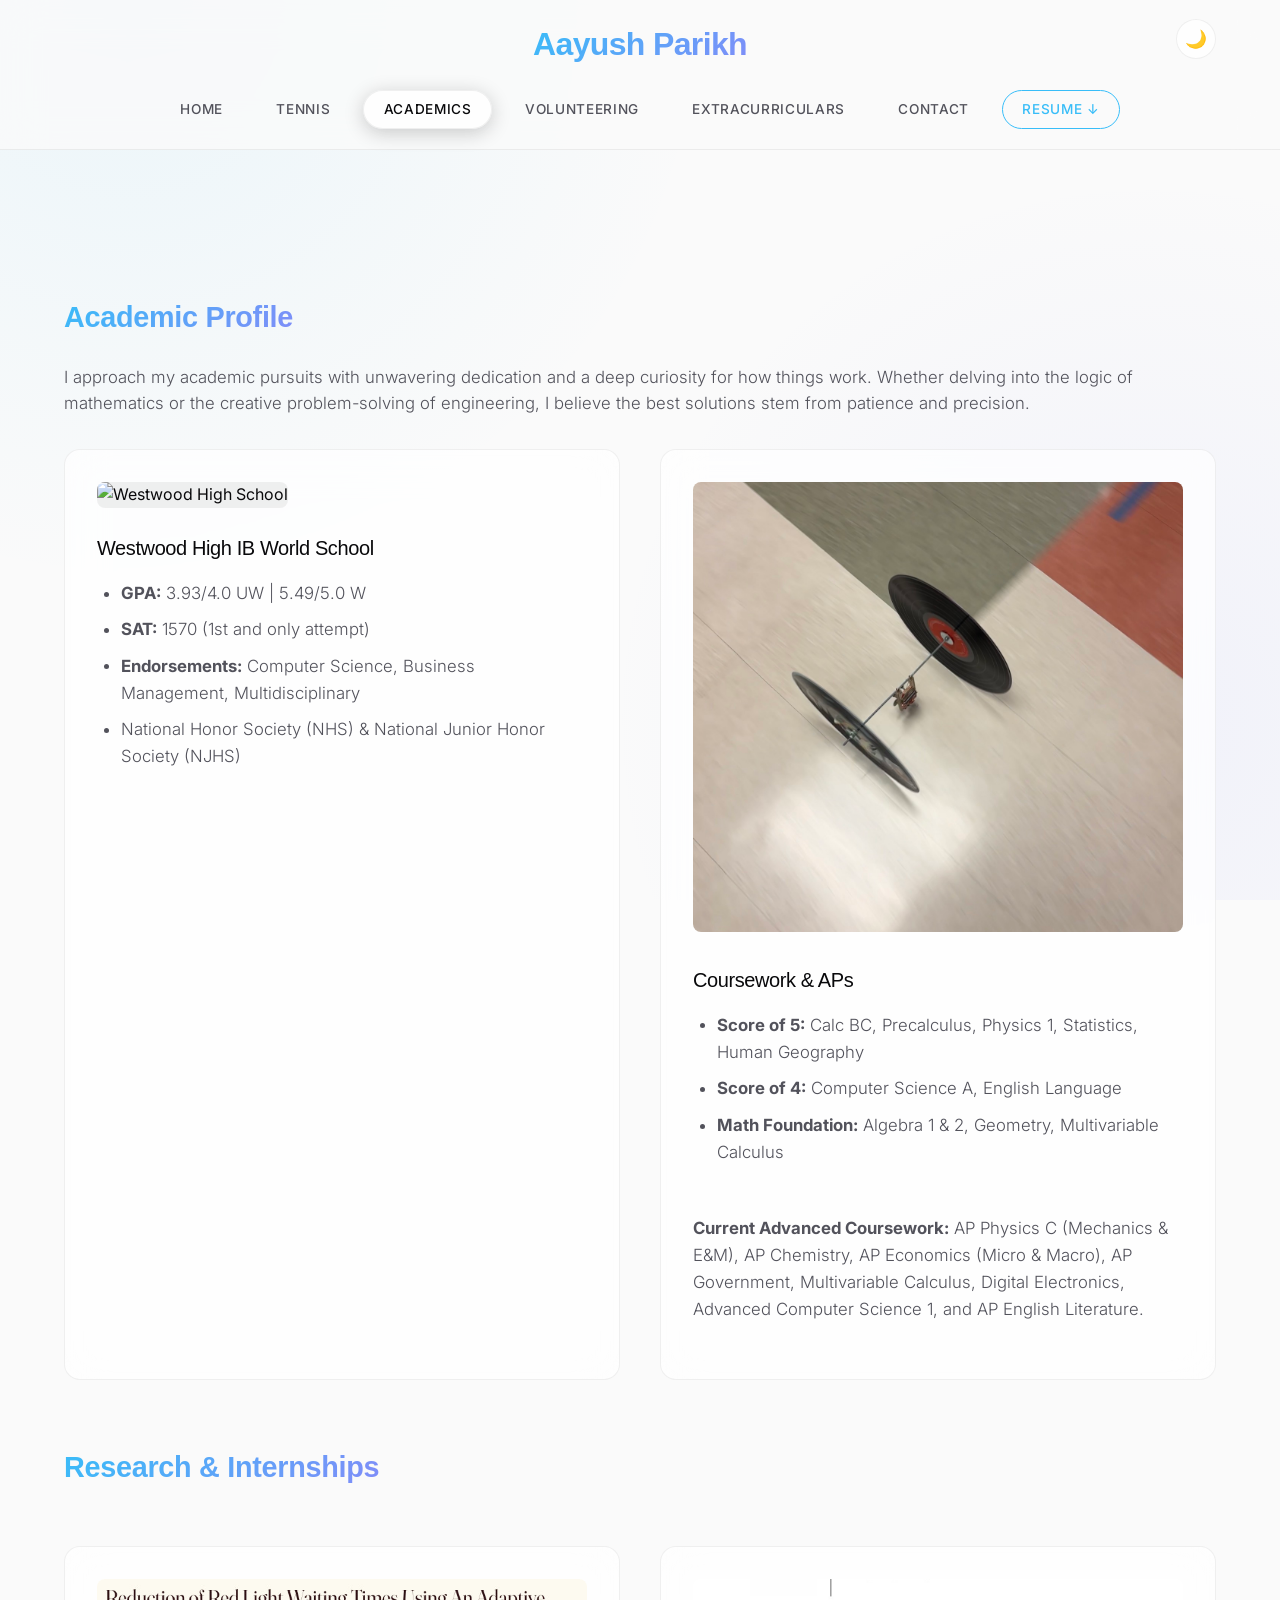
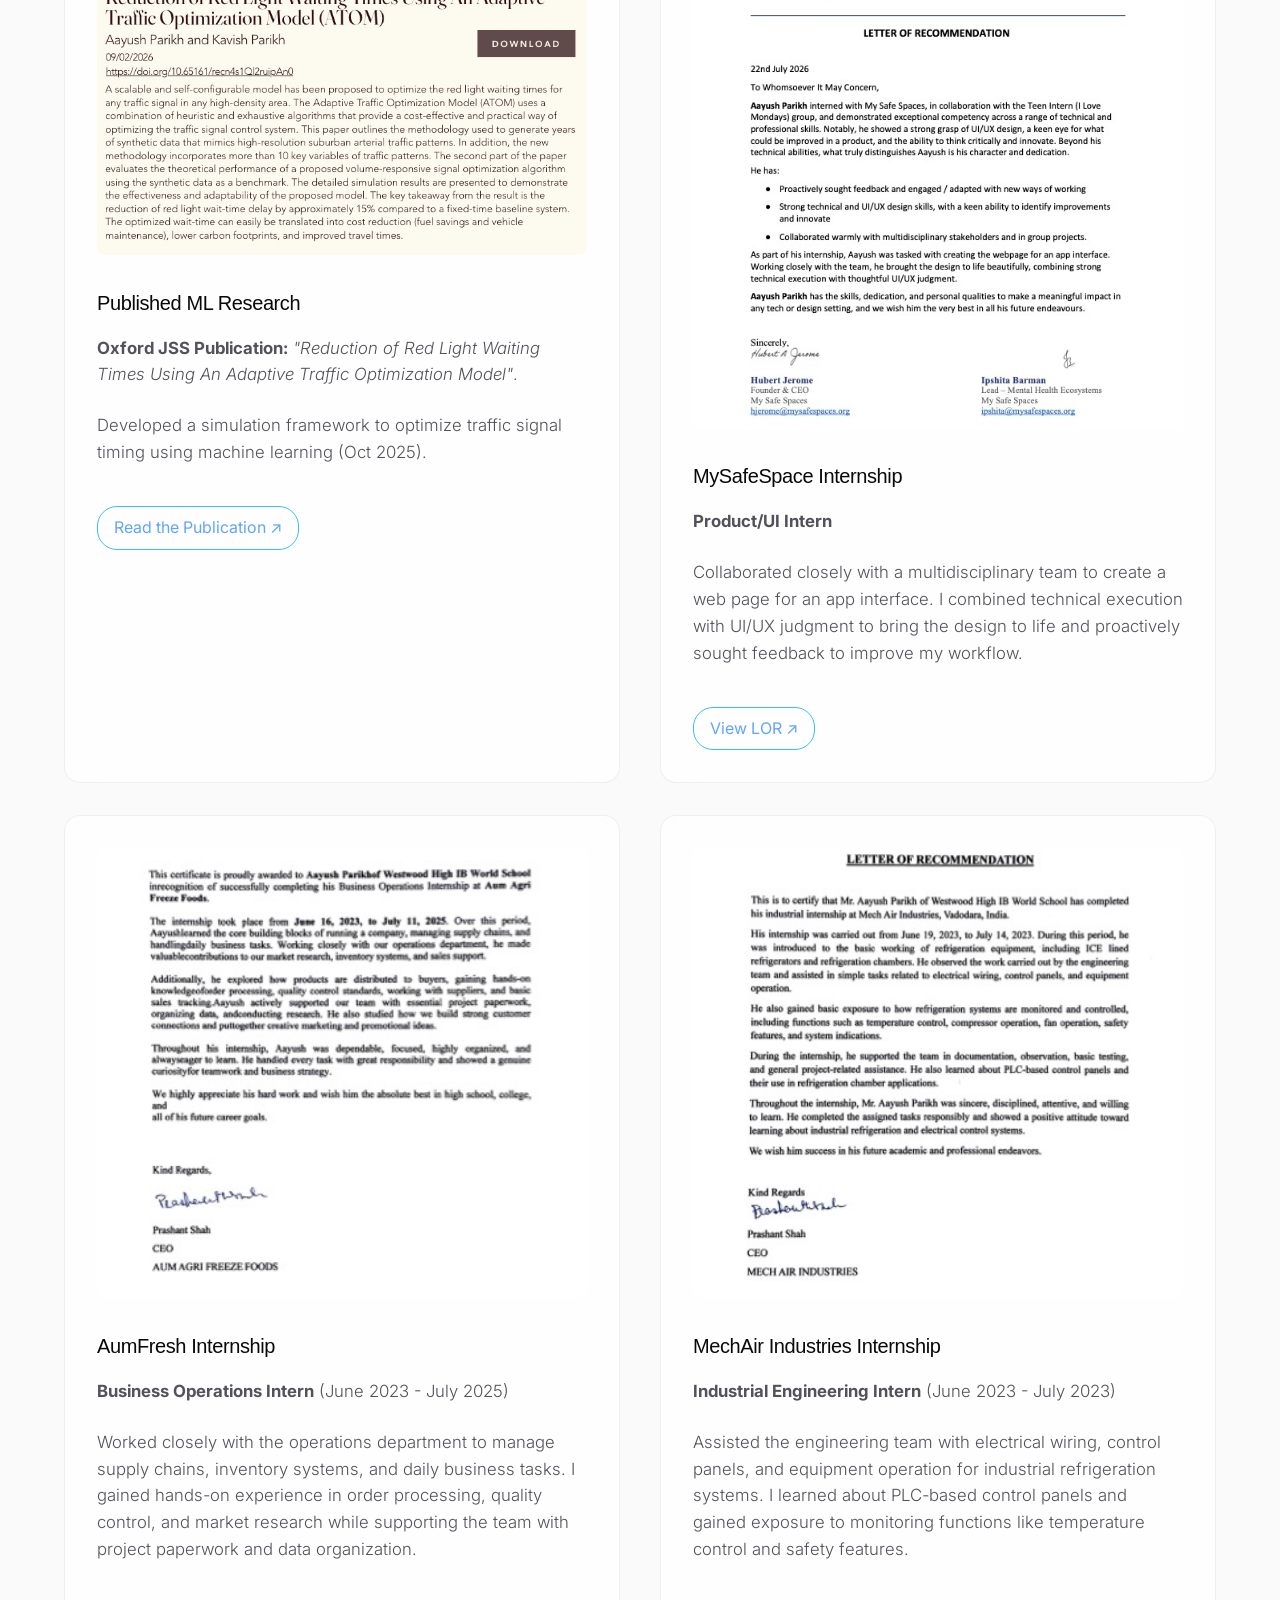
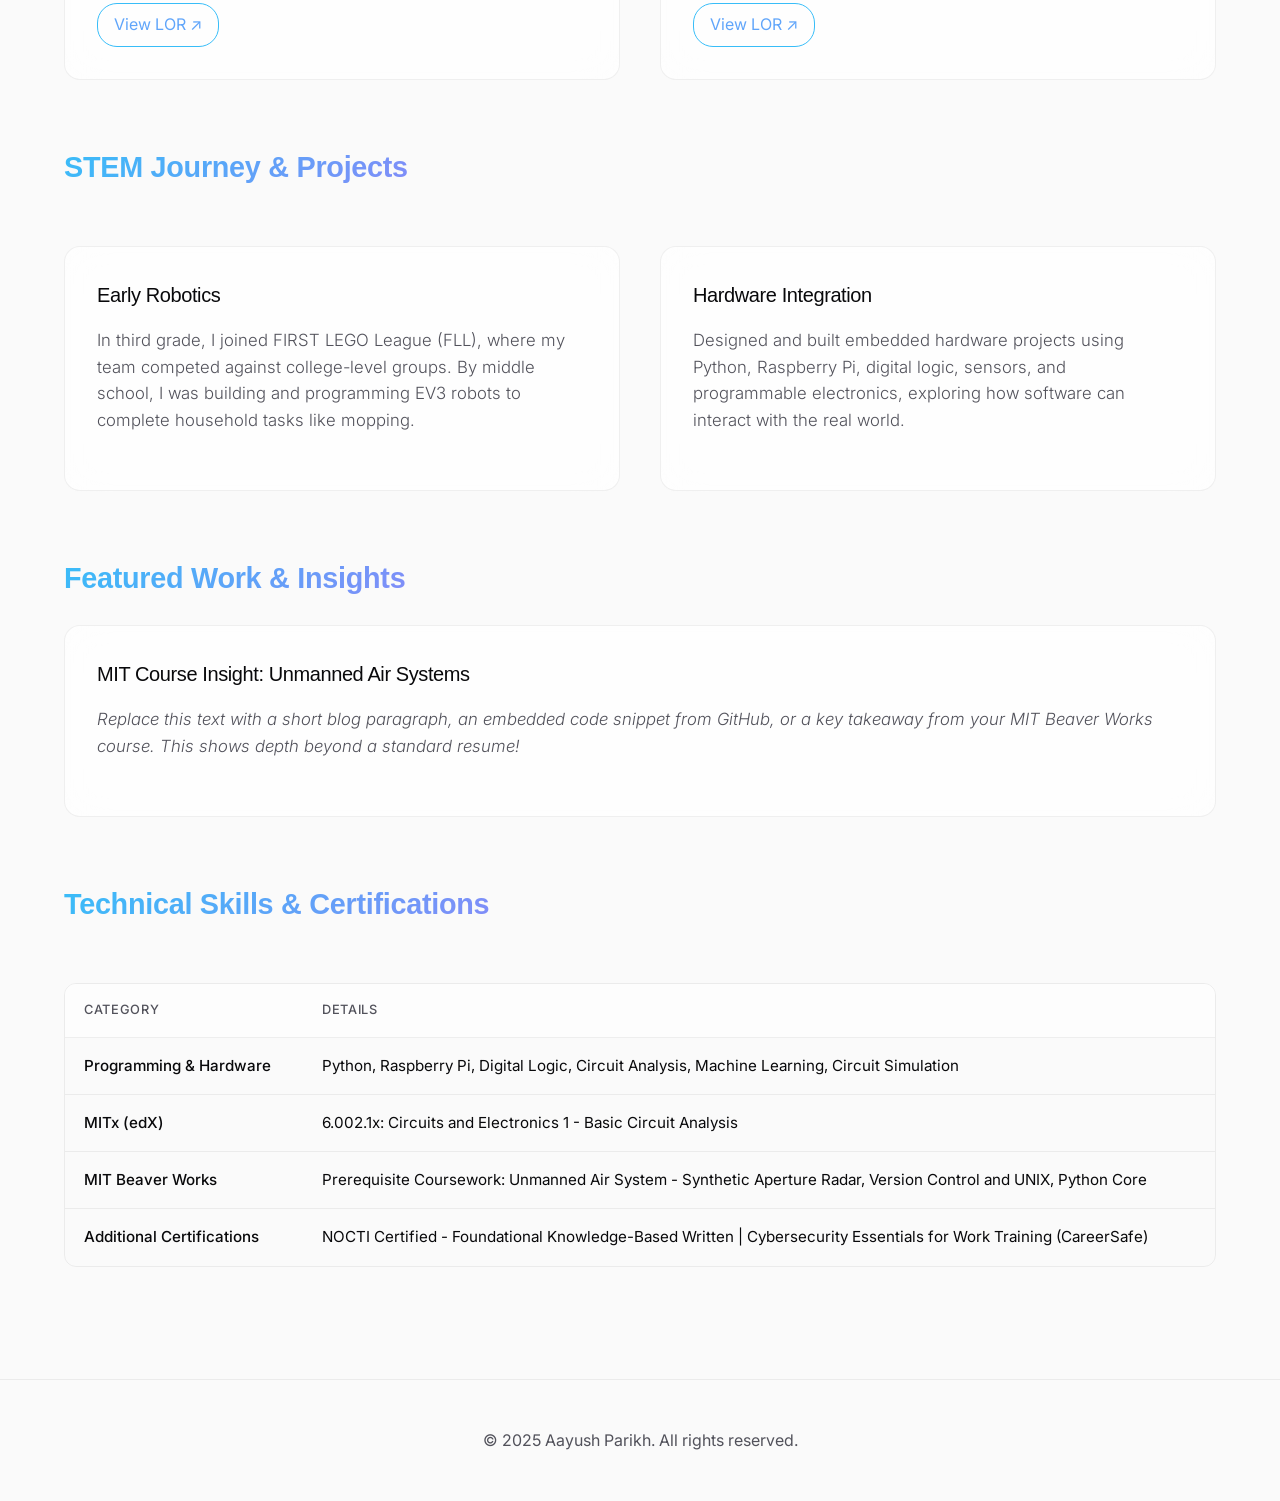
==== commit ffbb2d39: "updates" ====
--- a/academics.html
+++ b/academics.html
@@ -64,7 +64,7 @@
       </div>
       
       <div class="card">
-        <img src="images/mysafespace-internship.jpg" alt="MySafeSpace Internship" class="card-img">
+        <img src="images/mss.jpg" alt="MySafeSpace Internship" class="card-img">
         <h3>MySafeSpace Internship</h3>
         <p><strong>Product/UI Intern</strong></p>
         <p>Collaborated closely with a multidisciplinary team to create a web page for an app interface. I combined technical execution with UI/UX judgment to bring the design to life and proactively sought feedback to improve my workflow.</p>
@@ -74,7 +74,7 @@
 
     <div class="card-grid reveal">
       <div class="card">
-        <img src="images/aumfresh-internship.jpg" alt="AumFresh Internship" class="card-img">
+        <img src="images/aumfresh.jpg" alt="AumFresh Internship" class="card-img">
         <h3>AumFresh Internship</h3>
         <p><strong>Business Operations Intern</strong> (June 2023 - July 2025)</p>
         <p>Worked closely with the operations department to manage supply chains, inventory systems, and daily business tasks. I gained hands-on experience in order processing, quality control, and market research while supporting the team with project paperwork and data organization.</p>
@@ -82,7 +82,7 @@
       </div>
 
       <div class="card">
-        <img src="images/mechair-internship.jpg" alt="MechAir Internship" class="card-img">
+        <img src="images/mechair.jpg" alt="MechAir Internship" class="card-img">
         <h3>MechAir Industries Internship</h3>
         <p><strong>Industrial Engineering Intern</strong> (June 2023 - July 2023)</p>
         <p>Assisted the engineering team with electrical wiring, control panels, and equipment operation for industrial refrigeration systems. I learned about PLC-based control panels and gained exposure to monitoring functions like temperature control and safety features.</p>
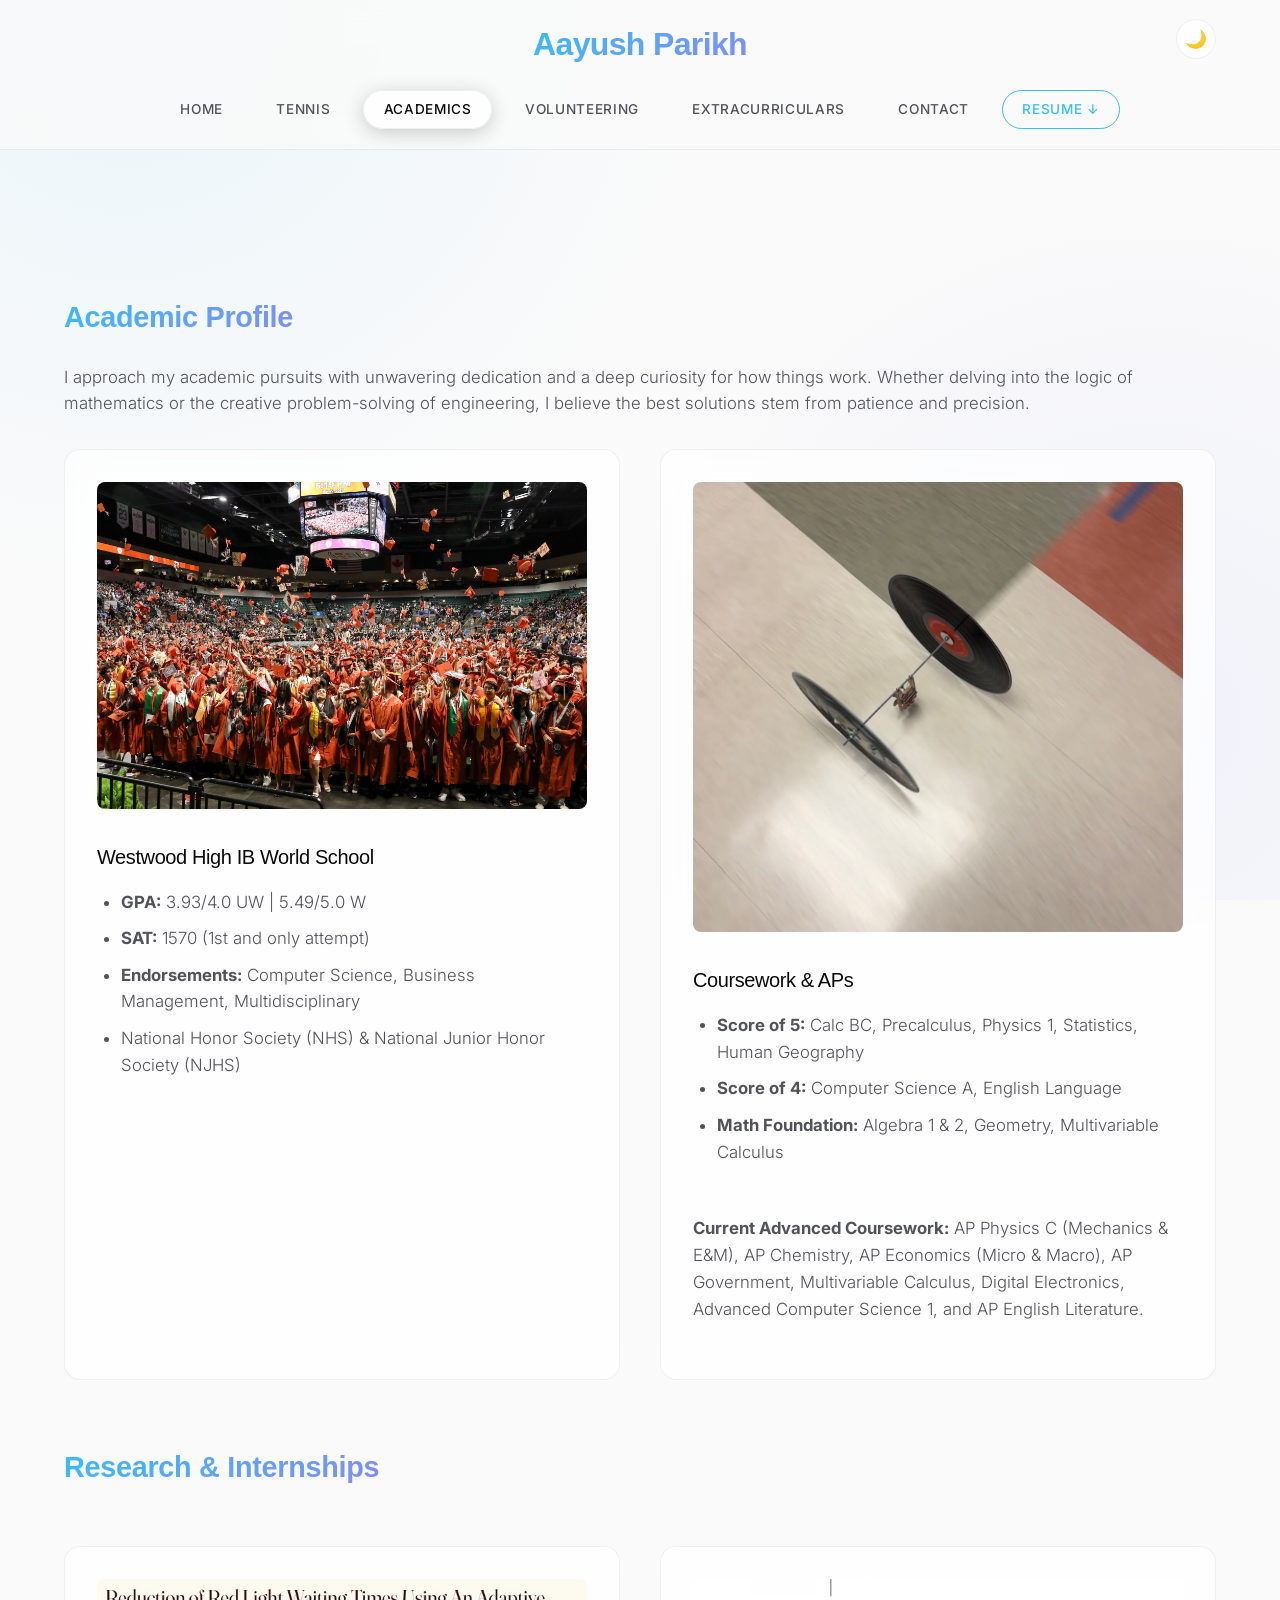
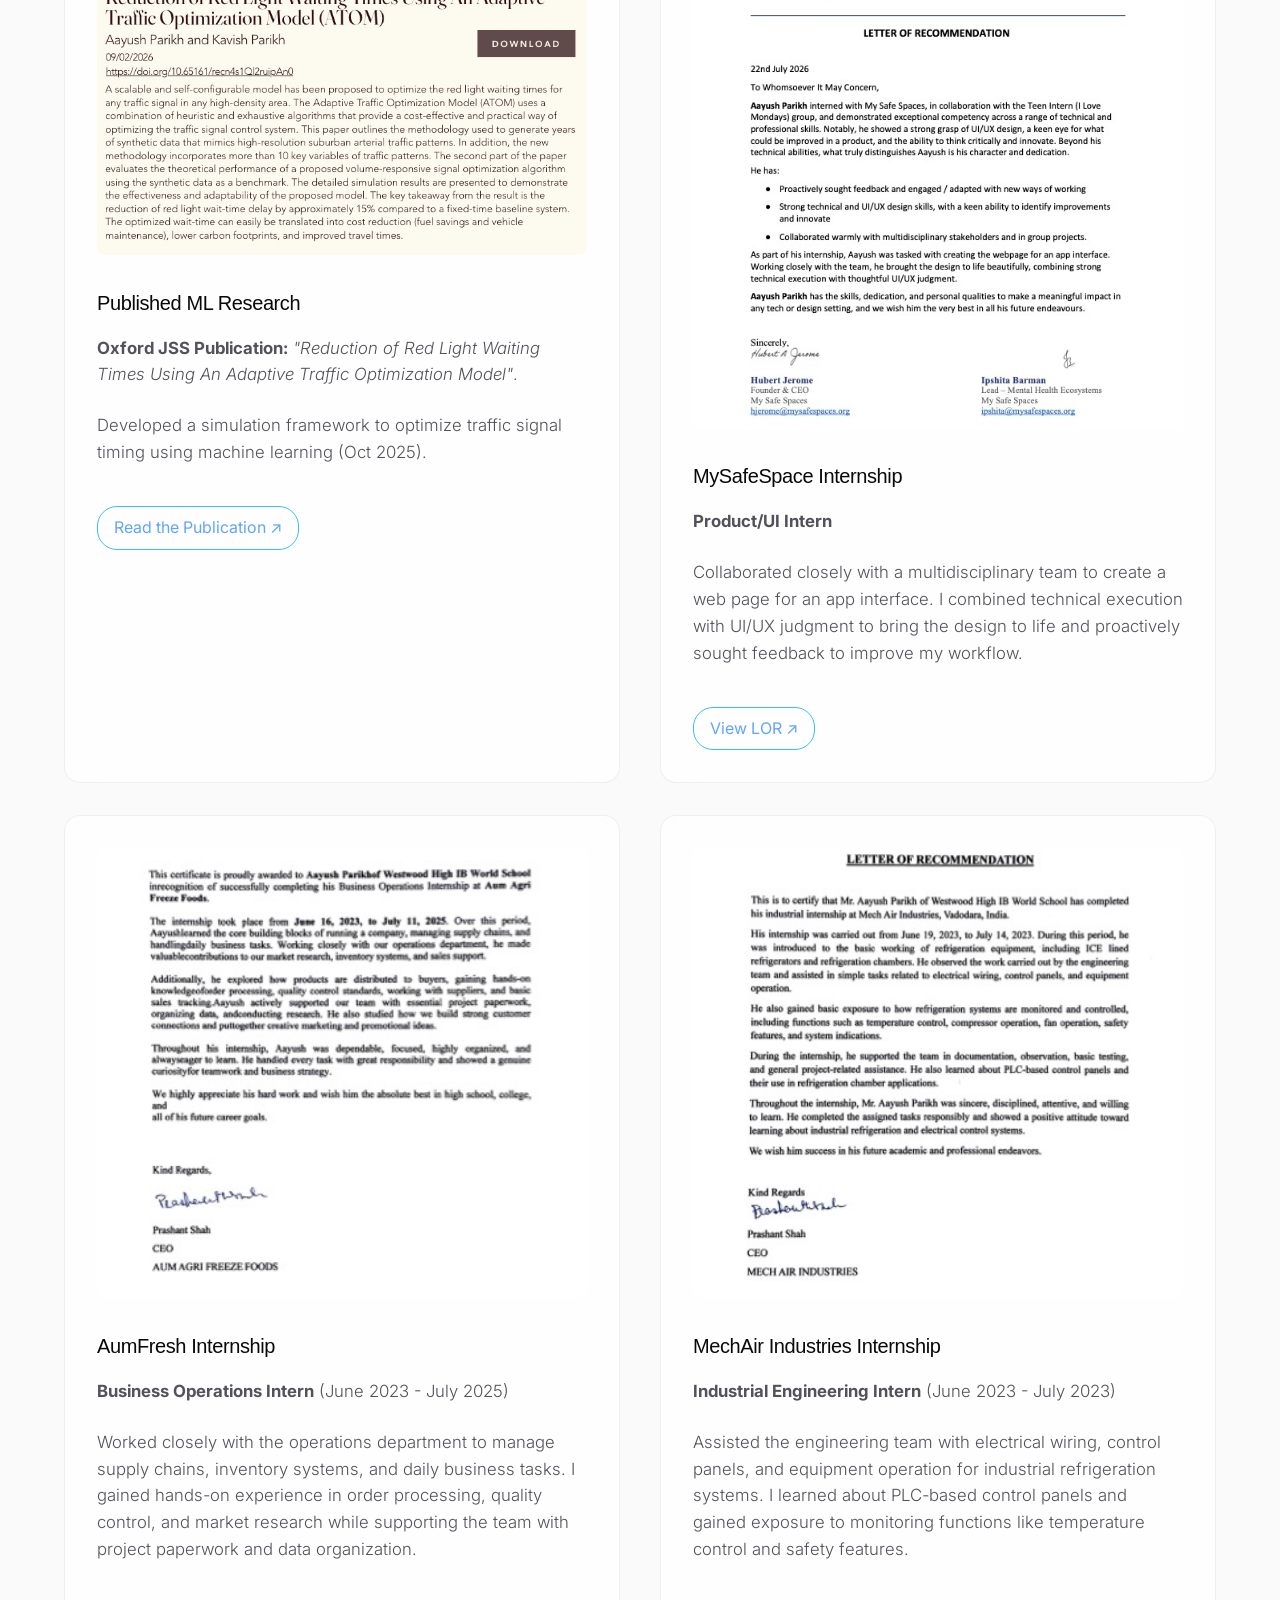
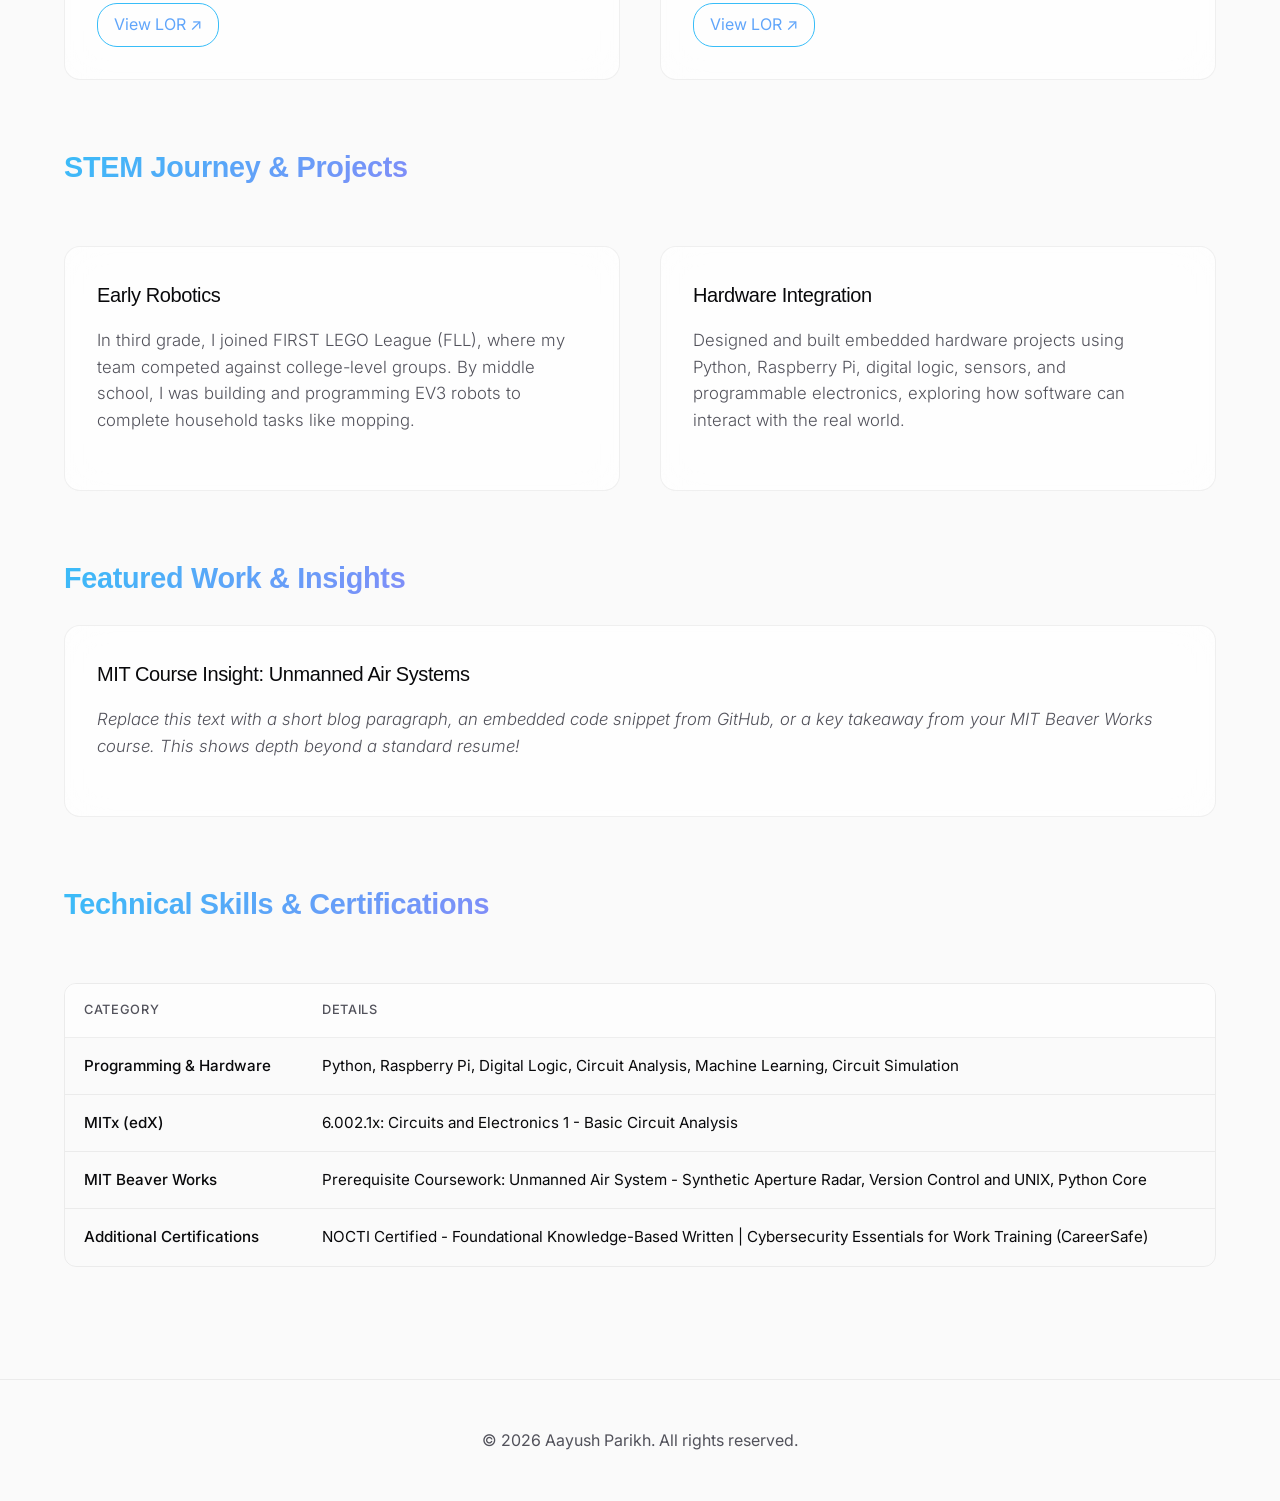
==== commit 18270b8c: "Update graduation image and footer year" ====
--- a/academics.html
+++ b/academics.html
@@ -31,7 +31,7 @@
     
     <div class="card-grid reveal">
       <div class="card">
-        <img src="images/school-photo.jpg" alt="Westwood High School" class="card-img">
+        <img src="images/graduation.jpg" alt="Westwood High School" class="card-img">
         <h3>Westwood High IB World School</h3>
         <ul>
           <li><strong>GPA:</strong> 3.93/4.0 UW | 5.49/5.0 W</li>
@@ -125,7 +125,7 @@
     </table>
   </main>
 
-  <footer style="text-align: center; padding: 3rem; color: var(--text-muted); margin-top: auto; border-top: 1px solid var(--glass-border);">© 2025 Aayush Parikh. All rights reserved.</footer>
+  <footer style="text-align: center; padding: 3rem; color: var(--text-muted); margin-top: auto; border-top: 1px solid var(--glass-border);">© 2026 Aayush Parikh. All rights reserved.</footer>
   <button id="backToTop" title="Back to top" aria-label="Scroll back to top">↑</button>
 
   <script>
@@ -201,4 +201,4 @@
     });
   </script>
 </body>
-</html>+</html>
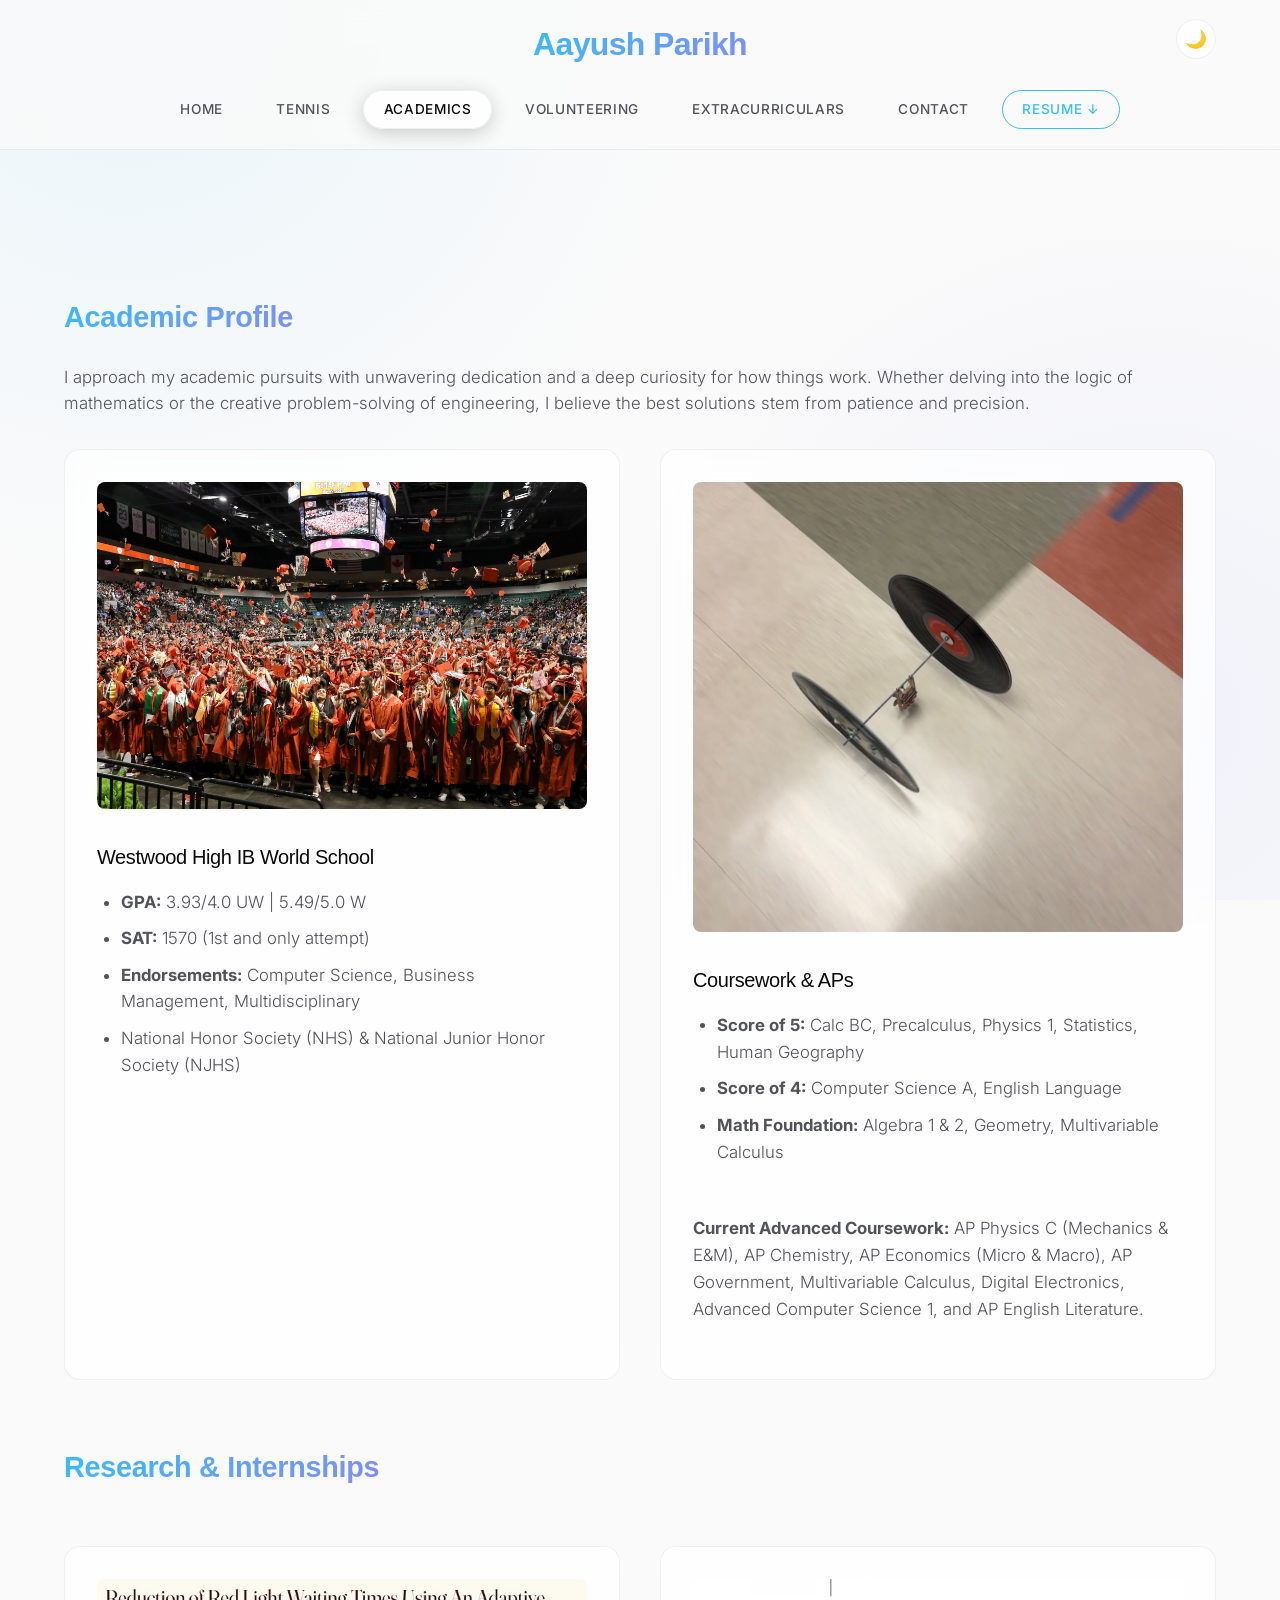
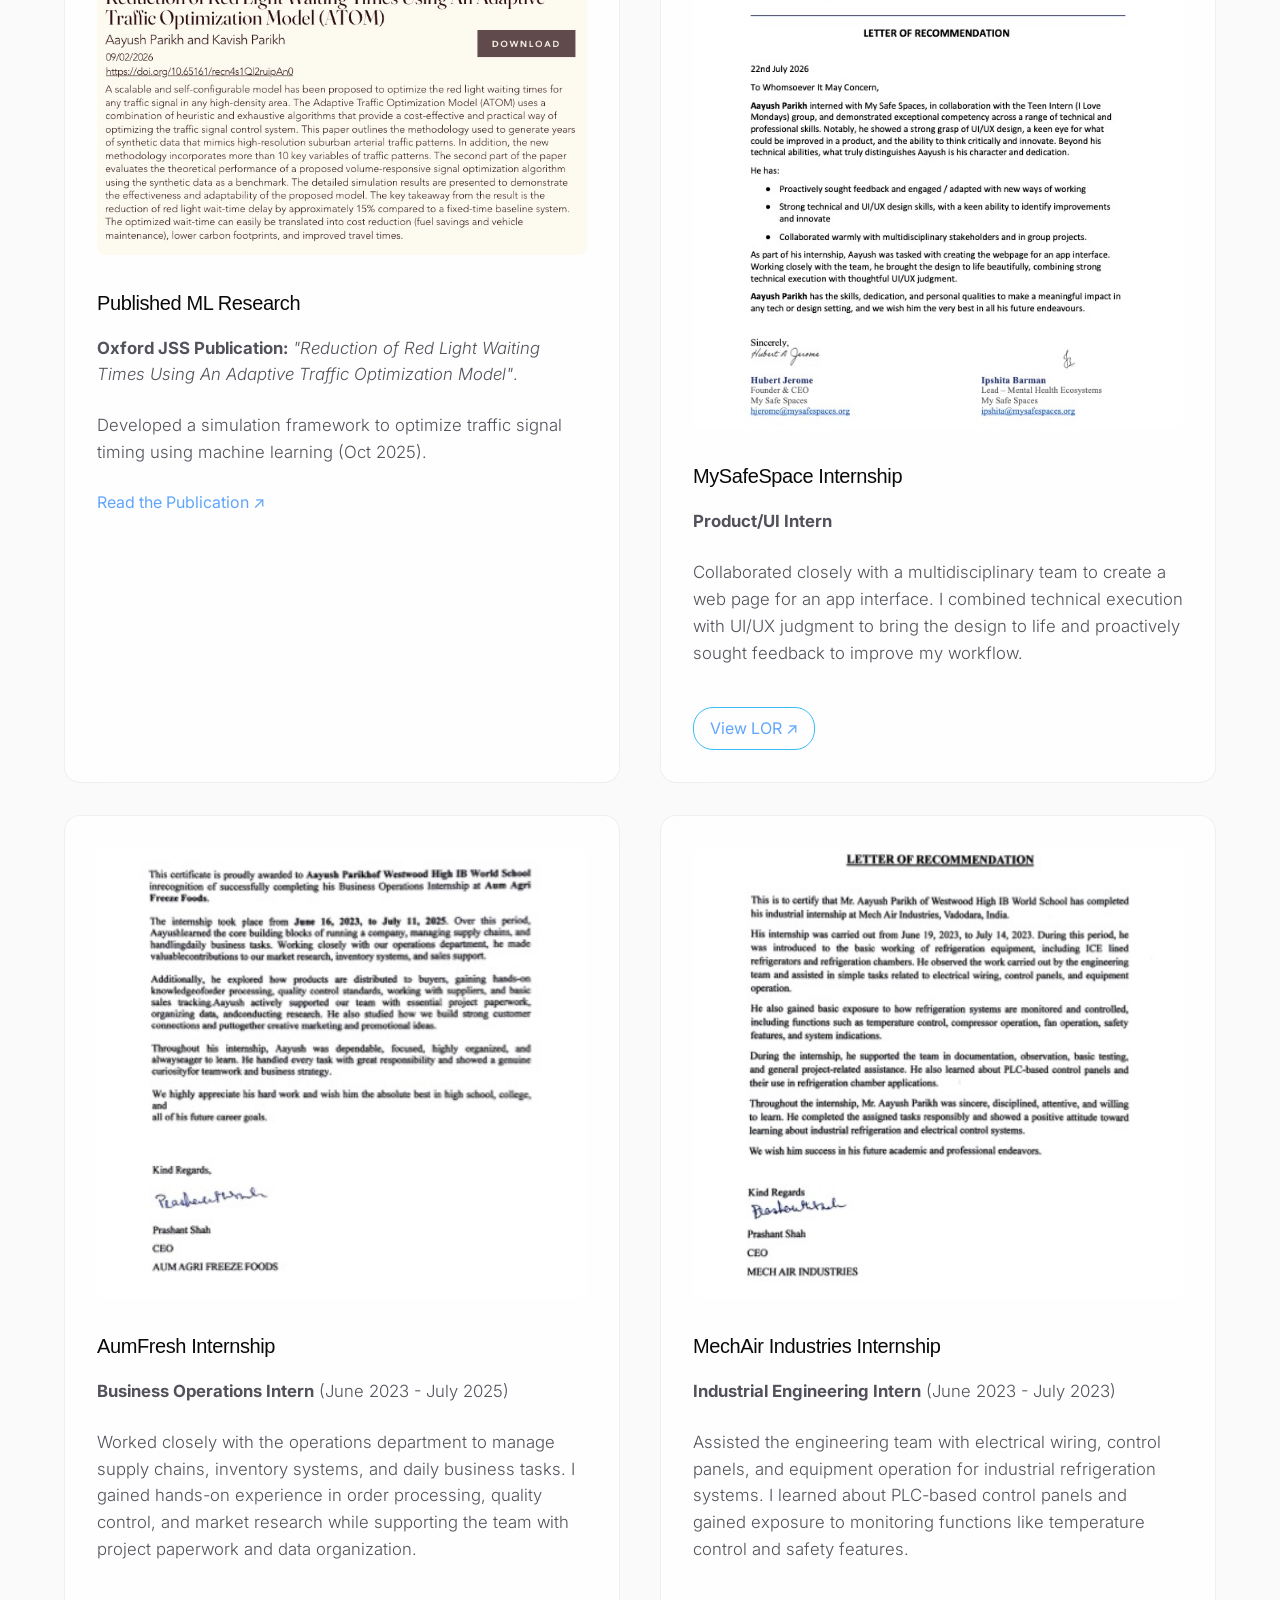
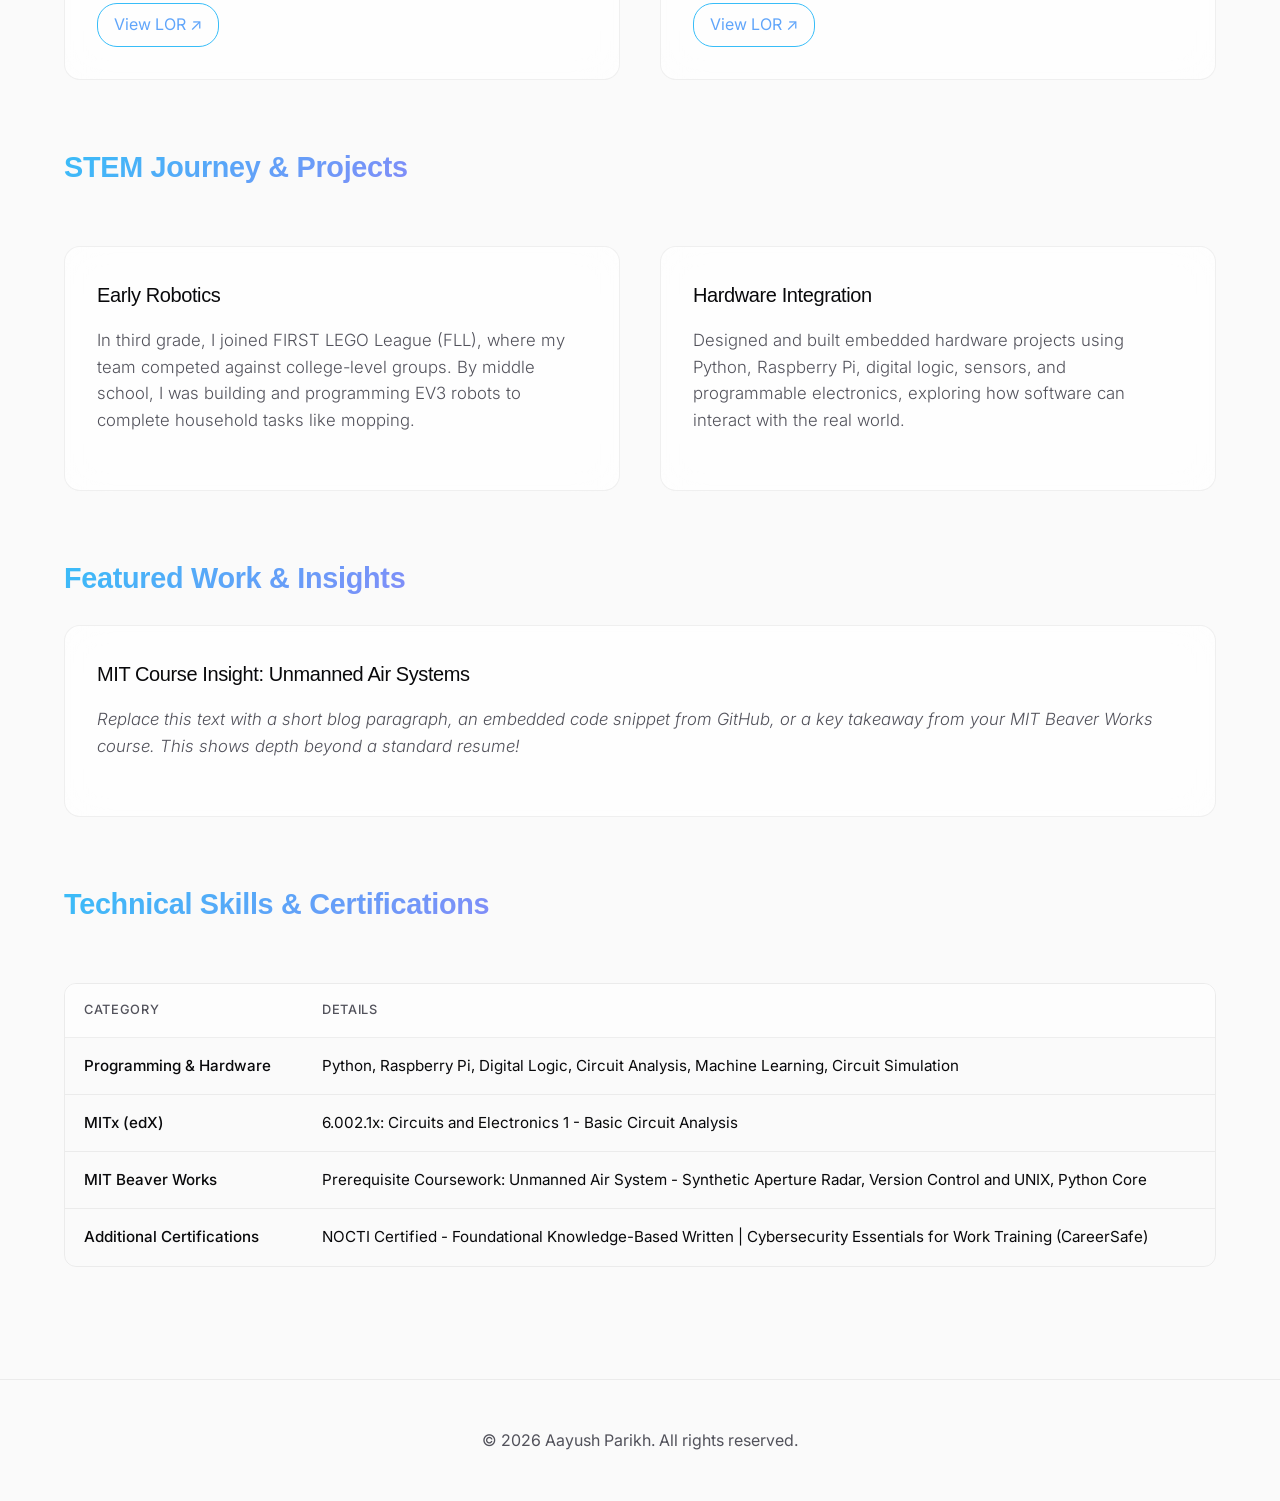
==== commit e1f4e999: "Update publication link in academics.html" ====
--- a/academics.html
+++ b/academics.html
@@ -60,7 +60,7 @@
         <h3>Published ML Research</h3>
         <p><strong>Oxford JSS Publication:</strong> <em>"Reduction of Red Light Waiting Times Using An Adaptive Traffic Optimization Model"</em>.</p>
         <p>Developed a simulation framework to optimize traffic signal timing using machine learning (Oct 2025).</p>
-        <a href="#" target="_blank" class="button" style="display: inline-block; padding: 0.5rem 1rem; border: 1px solid var(--neon-cyan); border-radius: 20px; margin-top: 1rem;">Read the Publication ↗</a>
+        <a href="https://doi.org/10.65161/recn4s1Ql2ruipAn0" target="_blank" class="button" style="...">Read the Publication ↗</a>
       </div>
       
       <div class="card">
@@ -68,7 +68,7 @@
         <h3>MySafeSpace Internship</h3>
         <p><strong>Product/UI Intern</strong></p>
         <p>Collaborated closely with a multidisciplinary team to create a web page for an app interface. I combined technical execution with UI/UX judgment to bring the design to life and proactively sought feedback to improve my workflow.</p>
-        <a href="Aayush LOR - My Safe Spaces.pdf" target="_blank" class="button" style="display: inline-block; padding: 0.5rem 1rem; border: 1px solid var(--neon-cyan); border-radius: 20px; margin-top: 1rem;">View LOR ↗</a>
+        <a href="Aayush_LOR-My_Safe_Spaces.pdf" target="_blank" class="button" style="display: inline-block; padding: 0.5rem 1rem; border: 1px solid var(--neon-cyan); border-radius: 20px; margin-top: 1rem;">View LOR ↗</a>
       </div>
     </div>
 
@@ -78,7 +78,7 @@
         <h3>AumFresh Internship</h3>
         <p><strong>Business Operations Intern</strong> (June 2023 - July 2025)</p>
         <p>Worked closely with the operations department to manage supply chains, inventory systems, and daily business tasks. I gained hands-on experience in order processing, quality control, and market research while supporting the team with project paperwork and data organization.</p>
-        <a href="AumFresh Reco.pdf" target="_blank" class="button" style="display: inline-block; padding: 0.5rem 1rem; border: 1px solid var(--neon-cyan); border-radius: 20px; margin-top: 1rem;">View LOR ↗</a>
+        <a href="AumFresh_Reco.pdf" target="_blank" class="button" style="display: inline-block; padding: 0.5rem 1rem; border: 1px solid var(--neon-cyan); border-radius: 20px; margin-top: 1rem;">View LOR ↗</a>
       </div>
 
       <div class="card">
@@ -86,7 +86,7 @@
         <h3>MechAir Industries Internship</h3>
         <p><strong>Industrial Engineering Intern</strong> (June 2023 - July 2023)</p>
         <p>Assisted the engineering team with electrical wiring, control panels, and equipment operation for industrial refrigeration systems. I learned about PLC-based control panels and gained exposure to monitoring functions like temperature control and safety features.</p>
-        <a href="MechAir Reco.pdf" target="_blank" class="button" style="display: inline-block; padding: 0.5rem 1rem; border: 1px solid var(--neon-cyan); border-radius: 20px; margin-top: 1rem;">View LOR ↗</a>
+        <a href="MechAir_Reco.pdf" target="_blank" class="button" style="display: inline-block; padding: 0.5rem 1rem; border: 1px solid var(--neon-cyan); border-radius: 20px; margin-top: 1rem;">View LOR ↗</a>
       </div>
     </div>
 
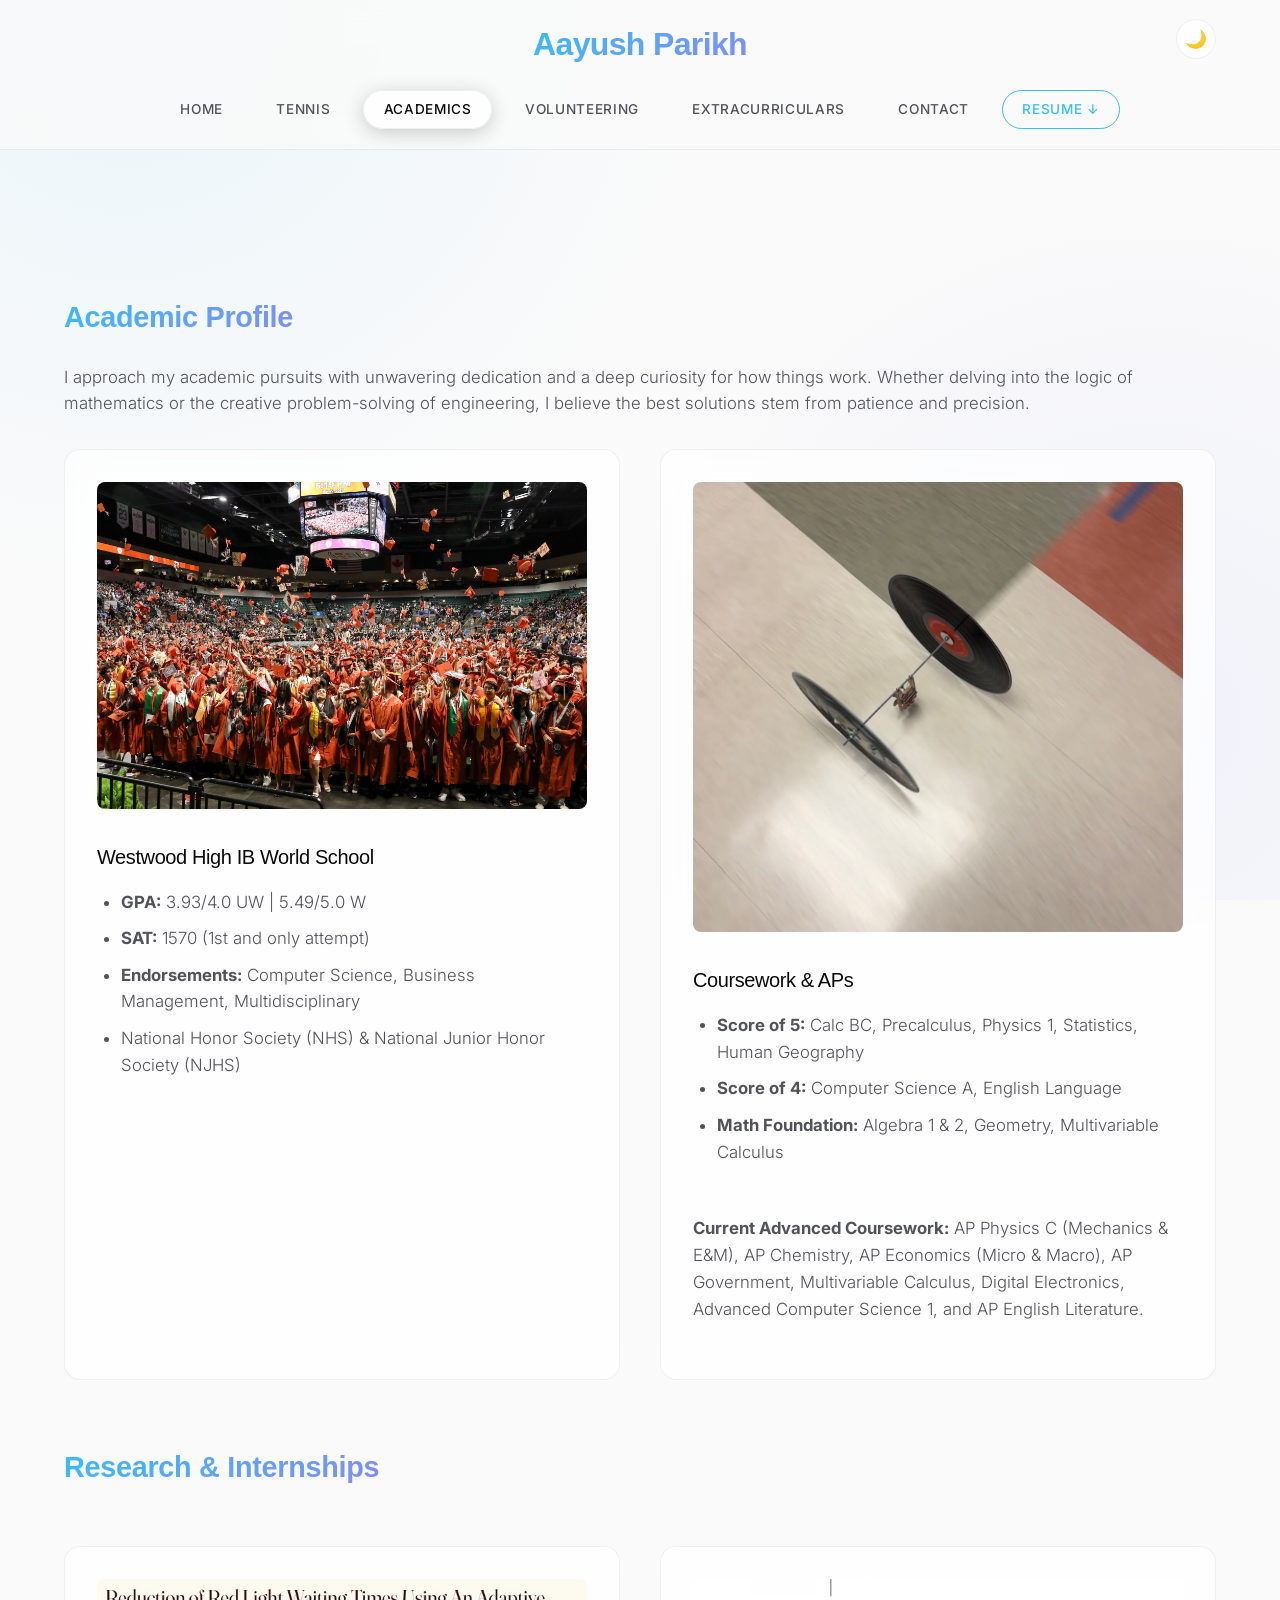
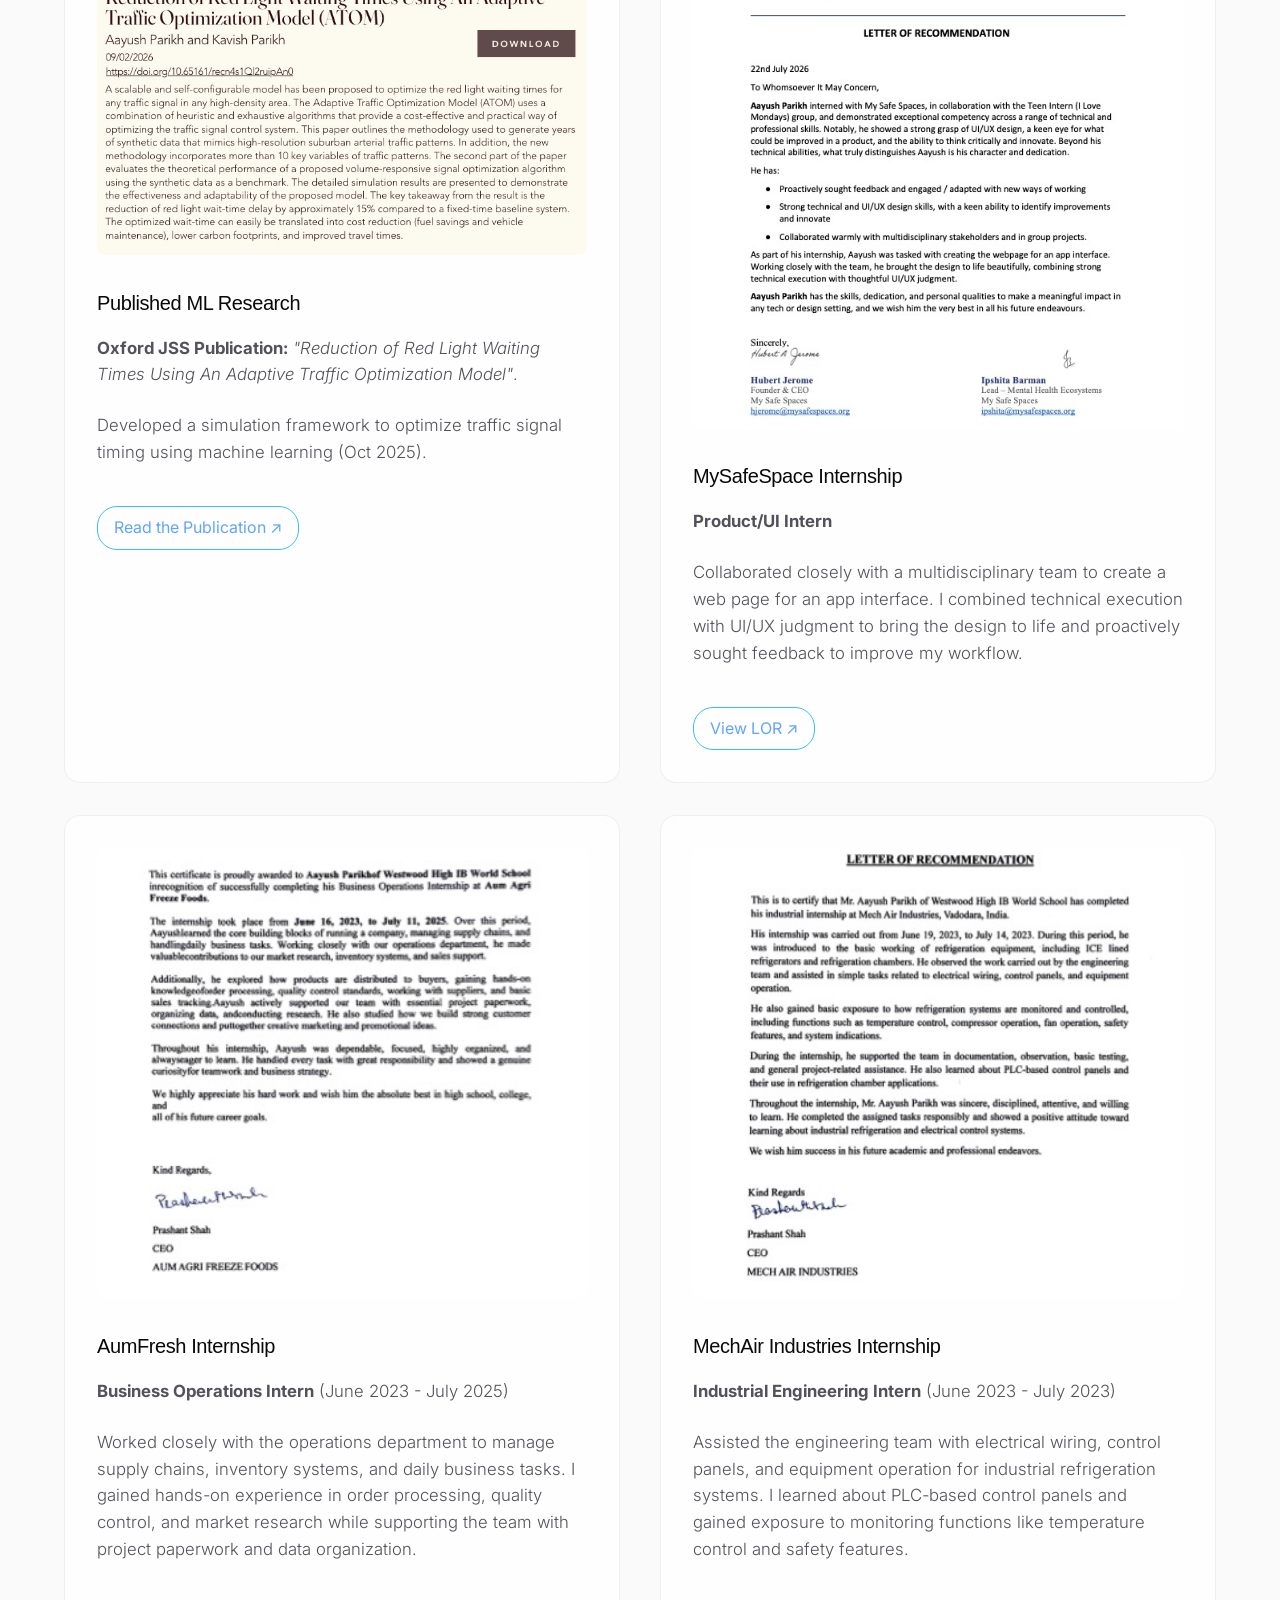
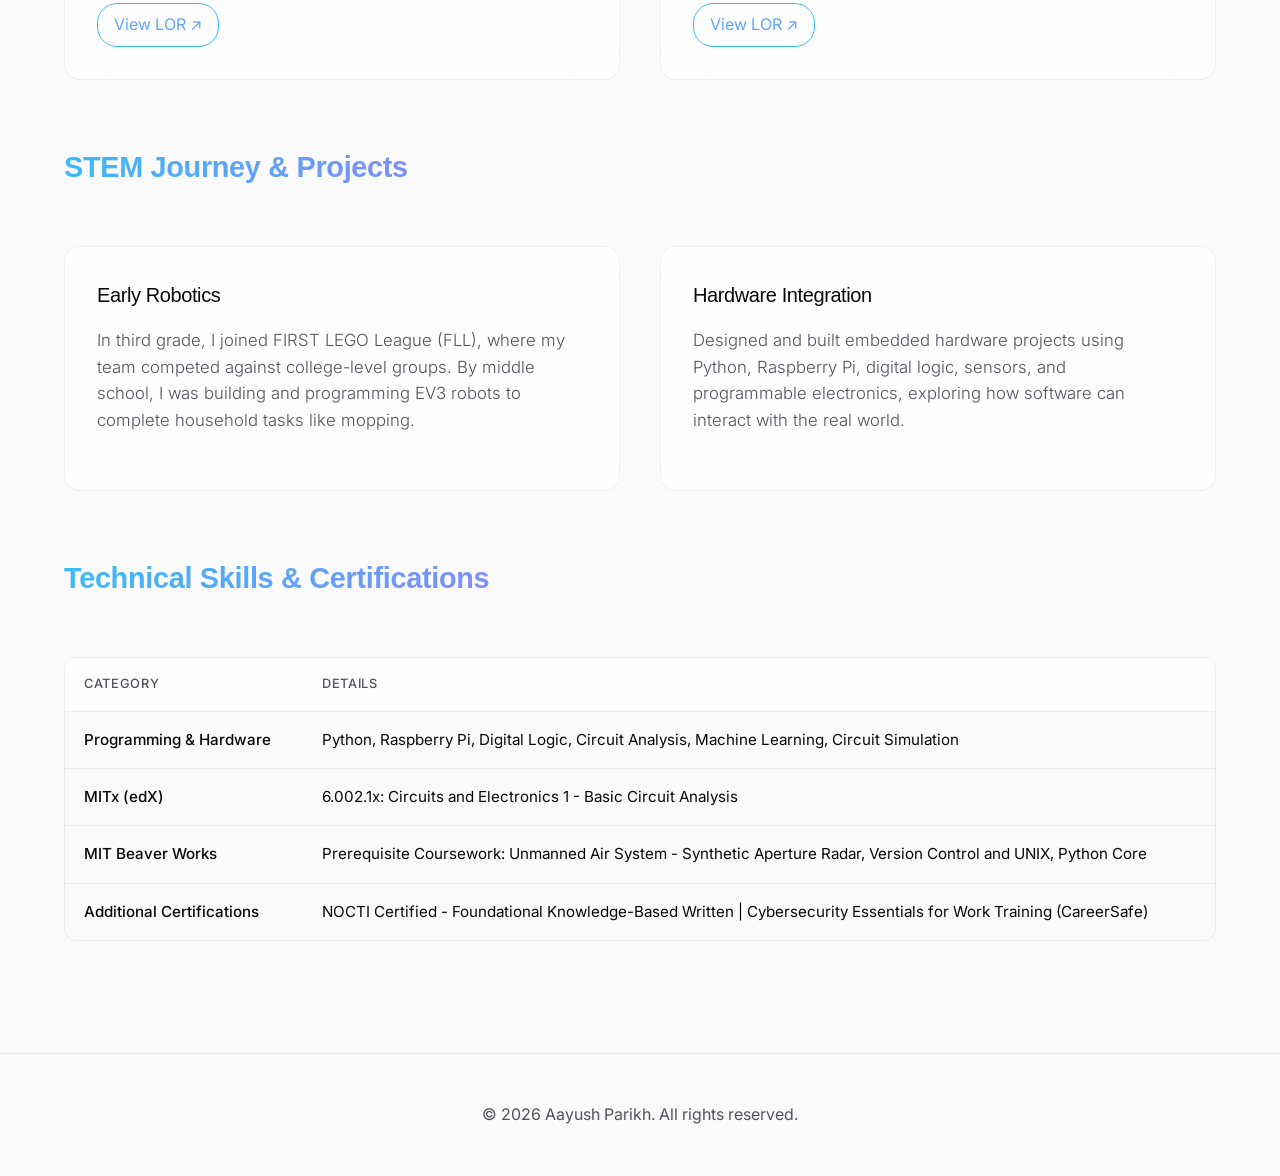
==== commit f4450975: "Modify publication link and clean up content Updated publication link and removed featured work sect" ====
--- a/academics.html
+++ b/academics.html
@@ -60,7 +60,7 @@
         <h3>Published ML Research</h3>
         <p><strong>Oxford JSS Publication:</strong> <em>"Reduction of Red Light Waiting Times Using An Adaptive Traffic Optimization Model"</em>.</p>
         <p>Developed a simulation framework to optimize traffic signal timing using machine learning (Oct 2025).</p>
-        <a href="https://doi.org/10.65161/recn4s1Ql2ruipAn0" target="_blank" class="button" style="...">Read the Publication ↗</a>
+        <a href="YOUR_LINK_HERE" target="_blank" class="button" style="display: inline-block; padding: 0.5rem 1rem; border: 1px solid var(--neon-cyan); border-radius: 20px; margin-top: 1rem;">Read the Publication ↗</a>
       </div>
       
       <div class="card">
@@ -100,12 +100,6 @@
         <h3>Hardware Integration</h3>
         <p>Designed and built embedded hardware projects using Python, Raspberry Pi, digital logic, sensors, and programmable electronics, exploring how software can interact with the real world.</p>
       </div>
-    </div>
-    
-    <h2 class="reveal">Featured Work & Insights</h2>
-    <div class="card reveal">
-      <h3>MIT Course Insight: Unmanned Air Systems</h3>
-      <p><em>Replace this text with a short blog paragraph, an embedded code snippet from GitHub, or a key takeaway from your MIT Beaver Works course. This shows depth beyond a standard resume!</em></p>
     </div>
 
     <h2 class="reveal">Technical Skills & Certifications</h2>
